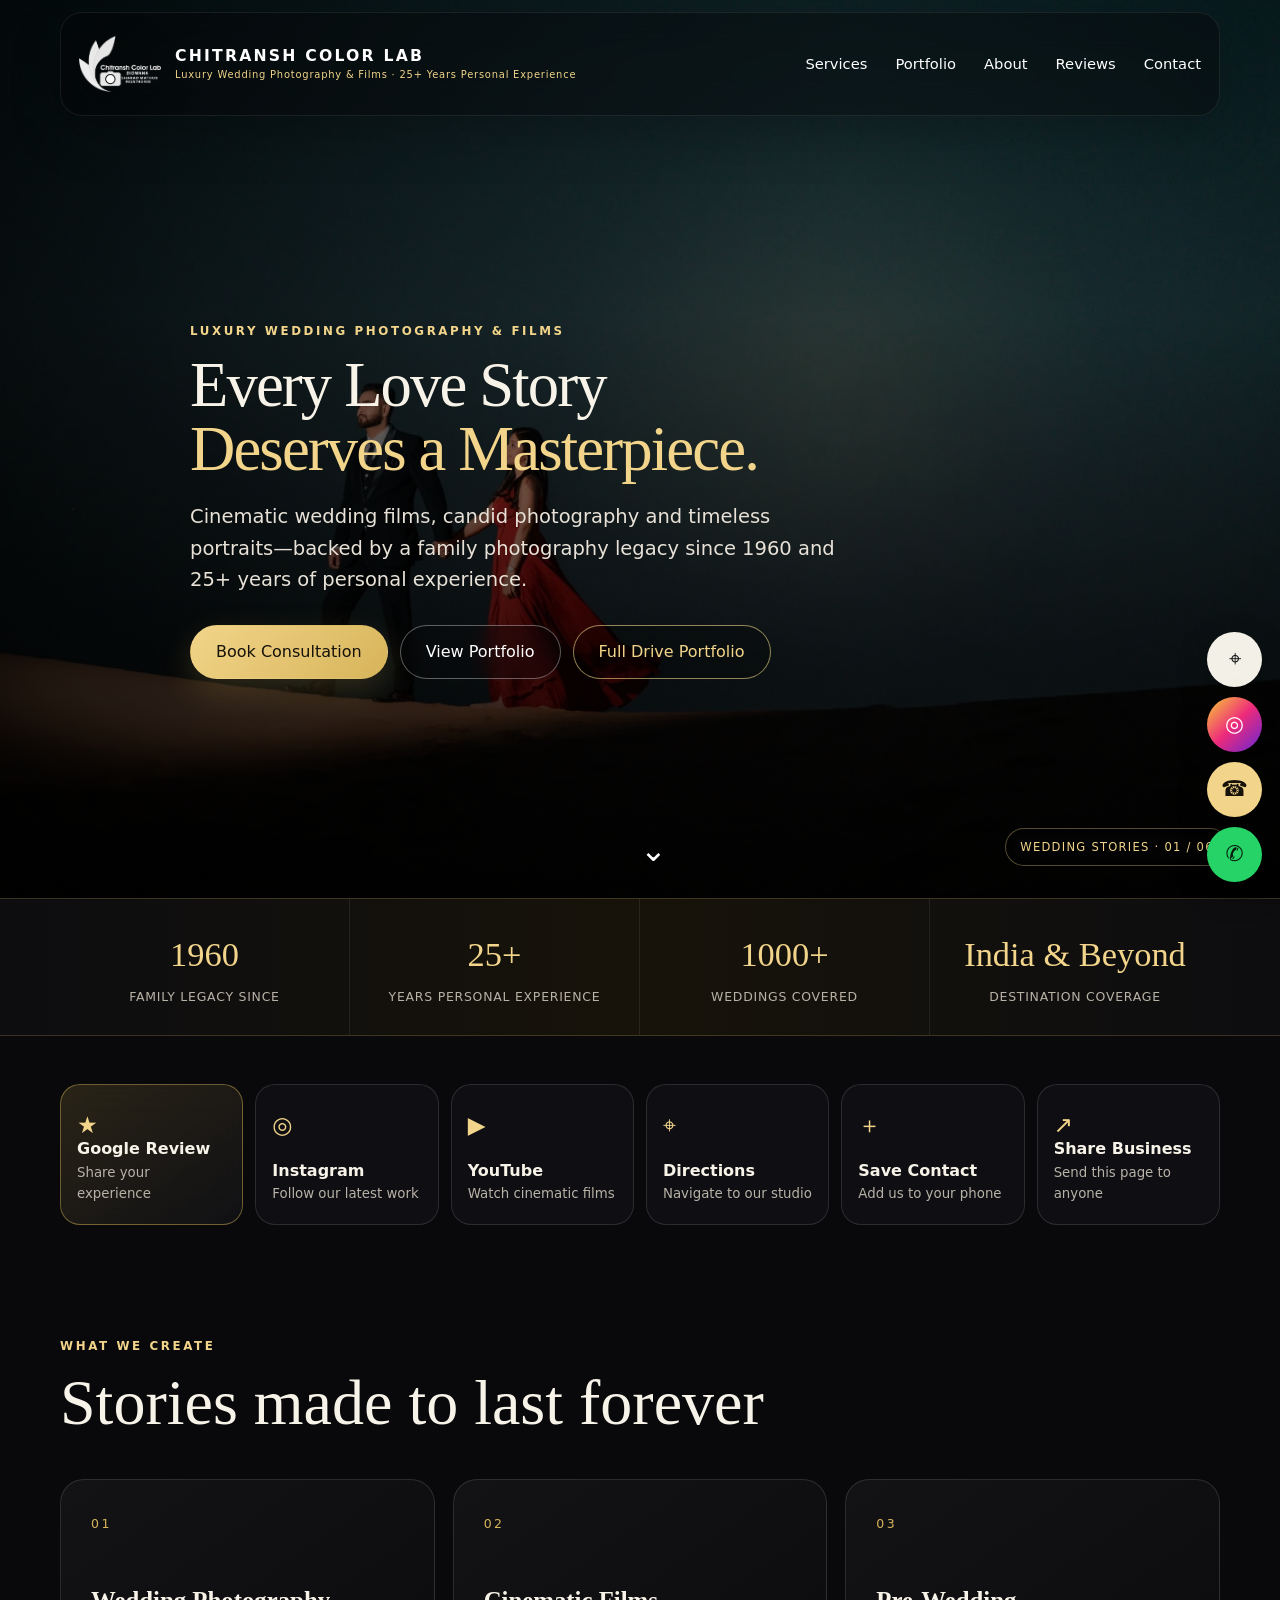
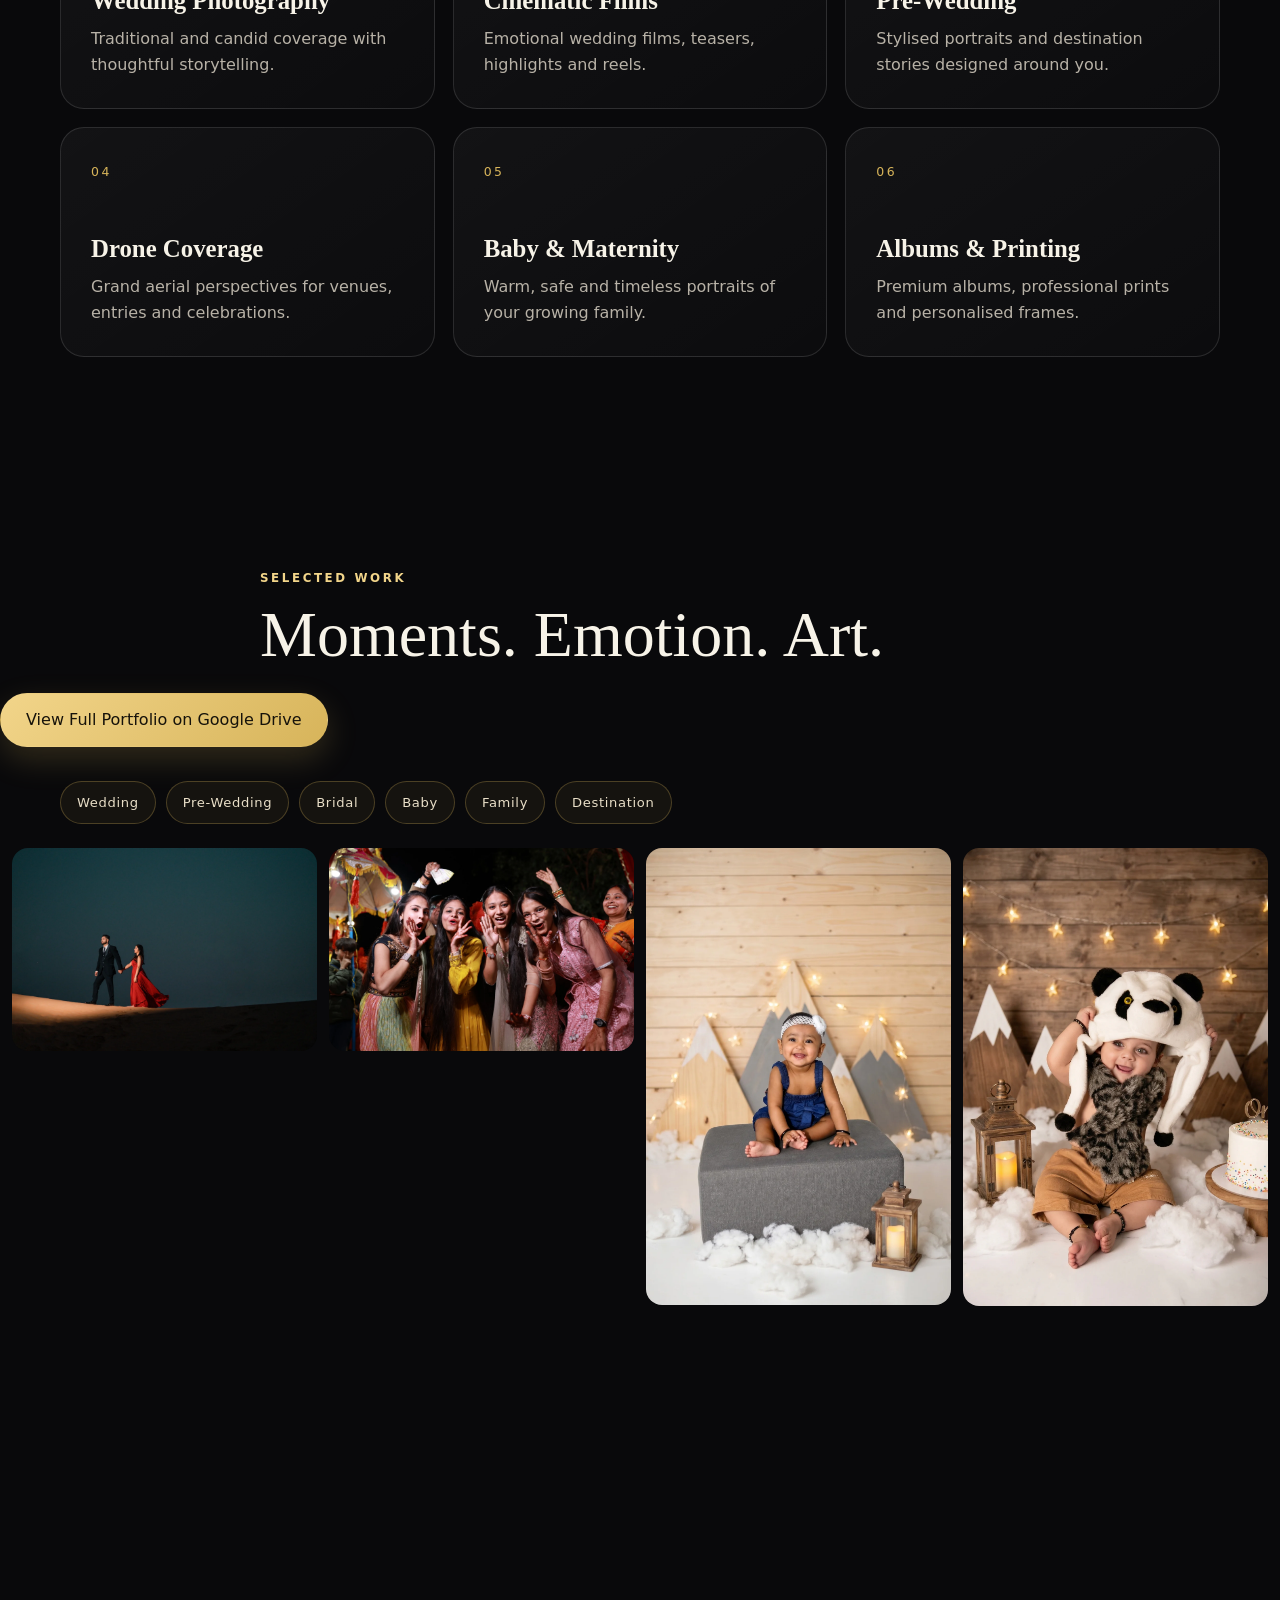
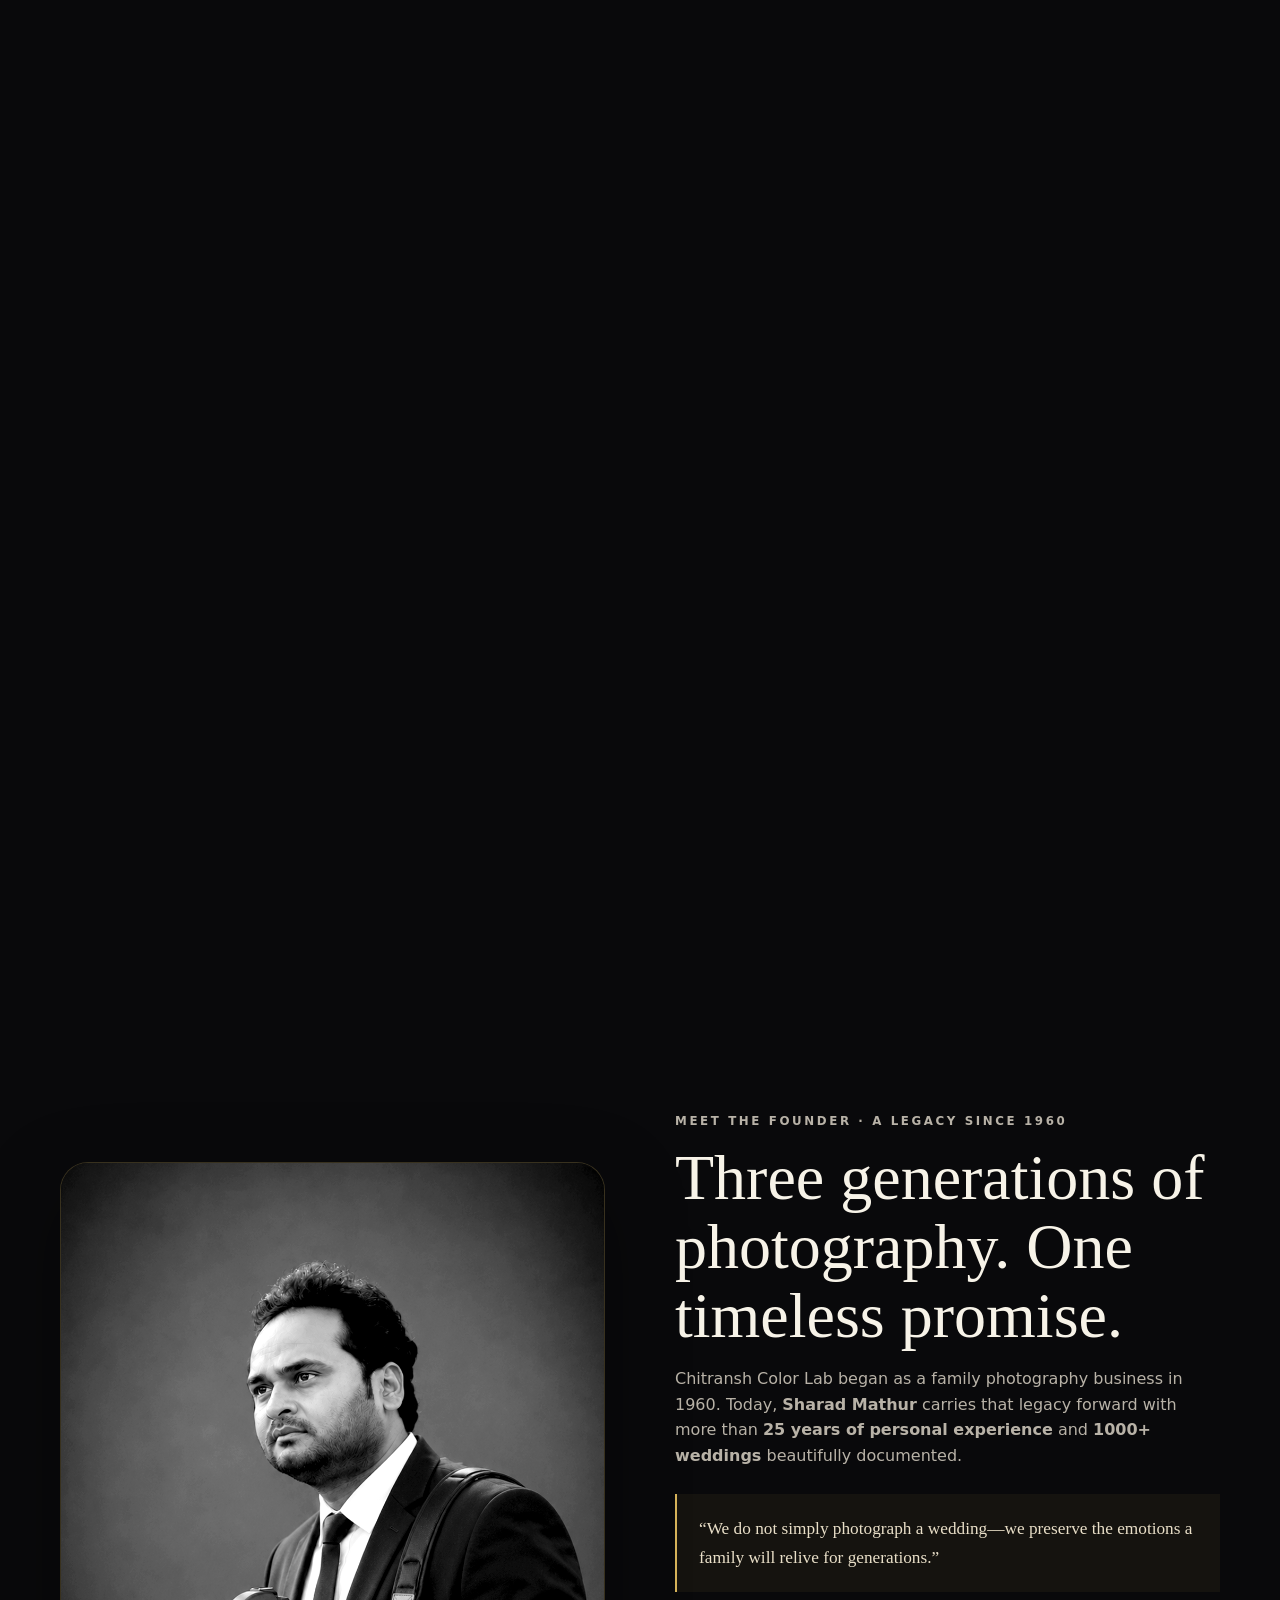
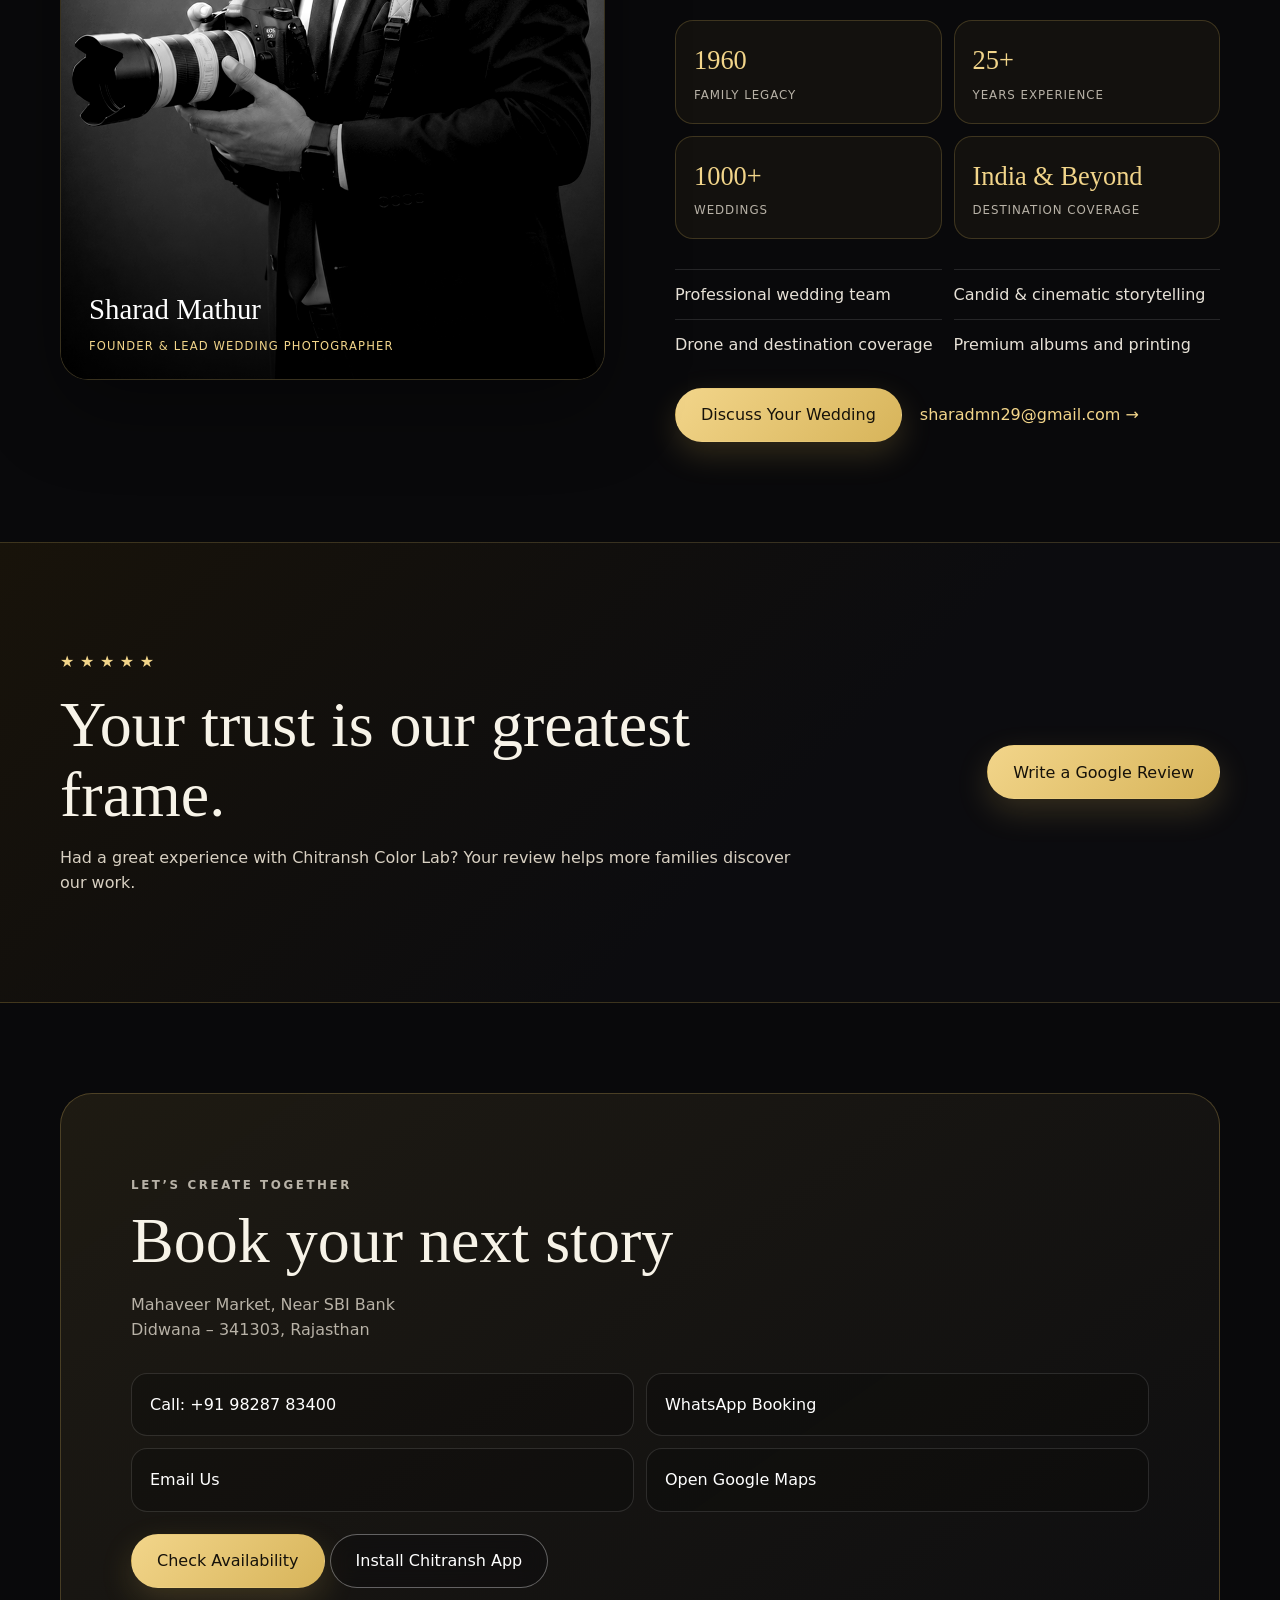
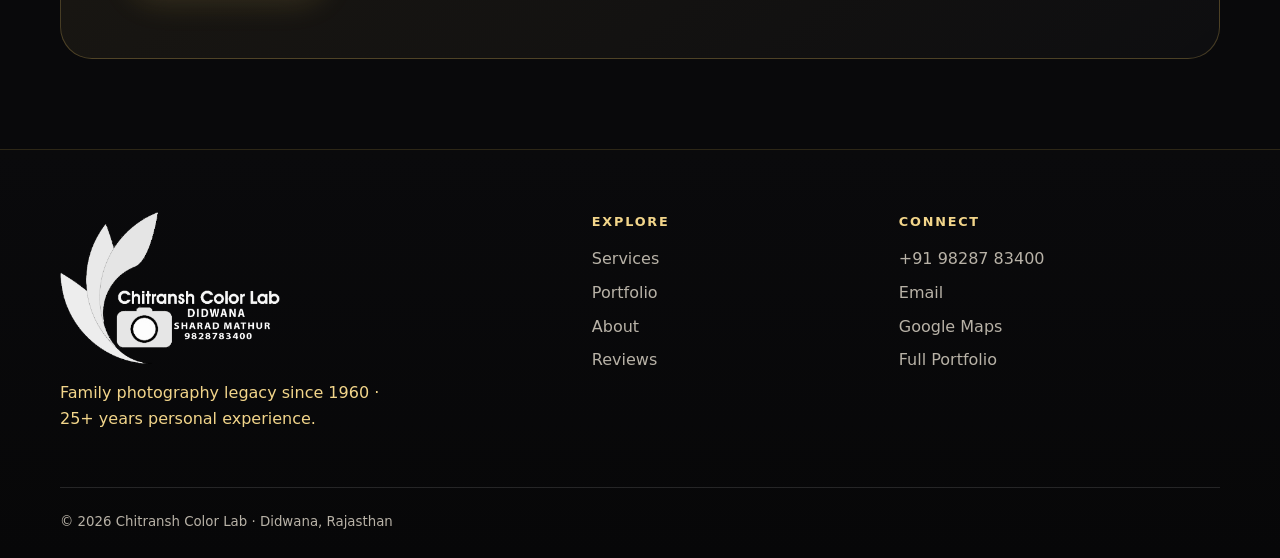
==== index.html @ baf35257 "Update index.html" ====
<!doctype html>
<html lang="en-IN">
<head>
  <meta charset="utf-8">
  <!-- Google tag (gtag.js) -->
  <script async src="https://www.googletagmanager.com/gtag/js?id=G-911JMRQEP6"></script>
  <script>
    window.dataLayer = window.dataLayer || [];
    function gtag(){dataLayer.push(arguments);}
    gtag('js', new Date());
    gtag('config', 'G-911JMRQEP6');
  </script><!-- Meta Pixel Code -->
<script>
!function(f,b,e,v,n,t,s)
{if(f.fbq)return;n=f.fbq=function(){n.callMethod?
n.callMethod.apply(n,arguments):n.queue.push(arguments)};
if(!f._fbq)f._fbq=n;n.push=n;n.loaded=!0;n.version='2.0';
n.queue=[];t=b.createElement(e);t.async=!0;
t.src=v;s=b.getElementsByTagName(e)[0];
s.parentNode.insertBefore(t,s)}(window, document,'script',
'https://connect.facebook.net/en_US/fbevents.js');
fbq('init', '1079691817955157');
fbq('track', 'PageView');
</script>
<noscript><img height="1" width="1" style="display:none"
src="https://www.facebook.com/tr?id=1079691817955157&ev=PageView&noscript=1"
/></noscript>
<!-- End Meta Pixel Code -->

  <meta name="viewport" content="width=device-width, initial-scale=1, viewport-fit=cover">
  <meta name="theme-color" content="#0b0b0d">
  <meta name="color-scheme" content="dark">

  <title>Wedding Photographer in Didwana | Chitransh Color Lab</title>
  <meta name="description" content="Chitransh Color Lab is a wedding photography and cinematography studio in Didwana, Rajasthan, offering candid photography, cinematic films, pre-wedding, drone and destination wedding coverage.">
  <meta name="robots" content="index, follow, max-image-preview:large, max-snippet:-1, max-video-preview:-1">
  <meta name="author" content="Chitransh Color Lab">
  <link rel="canonical" href="https://chitranshcolorlab.com/">

  <meta property="og:locale" content="en_IN">
  <meta property="og:type" content="website">
  <meta property="og:site_name" content="Chitransh Color Lab">
  <meta property="og:title" content="Wedding Photographer in Didwana | Chitransh Color Lab">
  <meta property="og:description" content="Wedding photography, candid moments, cinematic films, pre-wedding, drone and destination coverage from Didwana, Rajasthan.">
  <meta property="og:url" content="https://chitranshcolorlab.com/">
  <meta property="og:image" content="https://chitranshcolorlab.com/assets/images/branding/hero.webp">
  <meta property="og:image:alt" content="Wedding photography by Chitransh Color Lab in Didwana, Rajasthan">

  <meta name="twitter:card" content="summary_large_image">
  <meta name="twitter:title" content="Wedding Photographer in Didwana | Chitransh Color Lab">
  <meta name="twitter:description" content="Candid wedding photography, cinematic films, pre-wedding, drone and destination coverage from Didwana, Rajasthan.">
  <meta name="twitter:image" content="https://chitranshcolorlab.com/assets/images/branding/hero.webp">
  <meta name="twitter:image:alt" content="Wedding photography by Chitransh Color Lab in Didwana, Rajasthan">

  <link rel="manifest" href="manifest.json">
  <link rel="icon" href="assets/icons/icon-192.png" sizes="192x192" type="image/png">
  <link rel="apple-touch-icon" href="assets/icons/icon-192.png">
  <link rel="preload" href="assets/images/branding/hero.webp" as="image" fetchpriority="high">
  <link rel="stylesheet" href="assets/css/style.css?v=20260725-seo">

  <script type="application/ld+json">
  {
    "@context": "https://schema.org",
    "@graph": [
      {
        "@type": "LocalBusiness",
        "@id": "https://chitranshcolorlab.com/#business",
        "name": "Chitransh Color Lab",
        "url": "https://chitranshcolorlab.com/",
        "logo": "https://chitranshcolorlab.com/assets/images/branding/logo.png",
        "image": "https://chitranshcolorlab.com/assets/images/branding/hero.webp",
        "description": "Wedding photography and cinematography studio in Didwana, Rajasthan, offering candid photography, cinematic films, pre-wedding, drone, maternity, baby and destination wedding coverage.",
        "telephone": "+91-98287-83400","priceRange": "₹₹",
        "email": "sharadmn29@gmail.com",
        "founder": {
          "@type": "Person",
          "name": "Sharad Mathur"
        },
        "address": {
          "@type": "PostalAddress",
          "streetAddress": "Mahaveer Market, Near SBI Bank",
          "addressLocality": "Didwana",
          "addressRegion": "Rajasthan",
          "postalCode": "341303",
          "addressCountry": "IN"
        },
        "areaServed": [
          {"@type": "City", "name": "Didwana"},
          {"@type": "State", "name": "Rajasthan"},
          {"@type": "Country", "name": "India"}
        ],
        "sameAs": [
          "https://www.instagram.com/chitransh_photography1/",
          "https://www.youtube.com/@MrSharadmathur",
          "https://maps.app.goo.gl/LsheYX7BAQJezTyw6"
        ],
        "hasOfferCatalog": {
          "@type": "OfferCatalog",
          "name": "Photography and Film Services",
          "itemListElement": [
            {"@type": "Offer", "itemOffered": {"@type": "Service", "name": "Wedding Photography"}},
            {"@type": "Offer", "itemOffered": {"@type": "Service", "name": "Cinematic Wedding Films"}},
            {"@type": "Offer", "itemOffered": {"@type": "Service", "name": "Pre-Wedding Photography"}},
            {"@type": "Offer", "itemOffered": {"@type": "Service", "name": "Drone Coverage"}},
            {"@type": "Offer", "itemOffered": {"@type": "Service", "name": "Baby and Maternity Photography"}},
            {"@type": "Offer", "itemOffered": {"@type": "Service", "name": "Albums and Professional Printing"}}
          ]
        }
      },
      {
        "@type": "WebSite",
        "@id": "https://chitranshcolorlab.com/#website",
        "url": "https://chitranshcolorlab.com/",
        "name": "Chitransh Color Lab",
        "inLanguage": "en-IN",
        "publisher": {"@id": "https://chitranshcolorlab.com/#business"}
      },
      {
        "@type": "WebPage",
        "@id": "https://chitranshcolorlab.com/#webpage",
        "url": "https://chitranshcolorlab.com/",
        "name": "Wedding Photographer in Didwana | Chitransh Color Lab",
        "description": "Wedding photography and cinematography services in Didwana, Rajasthan.",
        "isPartOf": {"@id": "https://chitranshcolorlab.com/#website"},
        "about": {"@id": "https://chitranshcolorlab.com/#business"},
        "inLanguage": "en-IN"
      }
    ]
  }
  </script>
</head>
<body>
  <div class="loader" id="loader" aria-hidden="true">
    <img src="assets/images/branding/logo.png" alt="Chitransh Color Lab" fetchpriority="high">
    <span></span>
  </div>

  <header class="hero" id="home">
    <video class="hero-video" id="heroVideo" autoplay muted playsinline poster="assets/images/branding/hero.webp" preload="metadata">
      <source id="heroVideoSource" src="assets/videos/wedding/wedding-01.mp4" type="video/mp4">
    </video>
    <div class="hero-reel-label" id="heroReelLabel">Wedding Stories · 01 / 06</div>
    <div class="hero-overlay"></div>
    <nav class="nav shell">
      <a class="brand" href="#home" aria-label="Chitransh Color Lab home">
        <img src="assets/images/branding/logo.png" alt="Chitransh Color Lab logo">
        <span class="brand-copy">
          <strong>CHITRANSH COLOR LAB</strong>
          <small>Luxury Wedding Photography & Films · 25+ Years Personal Experience</small>
        </span>
      </a>
      <button class="menu-toggle" id="menuToggle" aria-label="Open menu" aria-expanded="false">☰</button>
      <div class="nav-links" id="navLinks">
        <a href="#services">Services</a>
        <a href="#portfolio">Portfolio</a>
        <a href="#about">About</a>
        <a href="#reviews">Reviews</a>
        <a href="#contact">Contact</a>
      </div>
    </nav>

    <div class="hero-content shell">
      <p class="eyebrow">Luxury Wedding Photography & Films</p>
      <h1>Every Love Story<br><span>Deserves a Masterpiece.</span></h1>
      <p class="hero-copy">Cinematic wedding films, candid photography and timeless portraits—backed by a family photography legacy since 1960 and 25+ years of personal experience.</p>
      <div class="hero-actions">
        <button class="btn btn-gold" type="button" data-enquiry-open>Book Consultation</button>
        <a class="btn btn-ghost" href="#portfolio">View Portfolio</a>
        <a class="btn btn-outline-gold" href="https://drive.google.com/drive/folders/1NJlgUZZxlX_rQMlW0SKt1q_JaykW8_qI?usp=sharing" target="_blank" rel="noopener">Full Drive Portfolio</a>
      </div>
    </div>
    <a class="scroll-cue" href="#quick" aria-label="Scroll to quick actions">⌄</a>
  </header>

  <section class="trust-bar" aria-label="Chitransh Color Lab achievements">
    <div class="shell trust-grid">
      <div class="trust-item reveal"><strong>1960</strong><span>Family Legacy Since</span></div>
      <div class="trust-item reveal"><strong>25+</strong><span>Years Personal Experience</span></div>
      <div class="trust-item reveal"><strong>1000+</strong><span>Weddings Covered</span></div>
      <div class="trust-item reveal"><strong>India & Beyond</strong><span>Destination Coverage</span></div>
    </div>
  </section>

  <main>
    <section class="quick shell" id="quick" aria-label="Quick actions">
      <a class="quick-card review" href="https://g.page/r/Ce-Os3DmtVU7EBM/review" target="_blank" rel="noopener">
        <span>★</span><strong>Google Review</strong><small>Share your experience</small>
      </a>
      <a class="quick-card" href="https://www.instagram.com/chitransh_photography1?igsh=MW8yYTFiMHk2MnBtdg==" target="_blank" rel="noopener">
        <span>◎</span><strong>Instagram</strong><small>Follow our latest work</small>
      </a>
      <a class="quick-card" href="https://www.youtube.com/@MrSharadmathur" target="_blank" rel="noopener">
        <span>▶</span><strong>YouTube</strong><small>Watch cinematic films</small>
      </a>
      <a class="quick-card" href="https://maps.app.goo.gl/LsheYX7BAQJezTyw6" target="_blank" rel="noopener">
        <span>⌖</span><strong>Directions</strong><small>Navigate to our studio</small>
      </a>
      <a class="quick-card" href="contact.vcf" download>
        <span>＋</span><strong>Save Contact</strong><small>Add us to your phone</small>
      </a>
      <button class="quick-card" id="shareButton" type="button">
        <span>↗</span><strong>Share Business</strong><small>Send this page to anyone</small>
      </button>
    </section>

    <section class="section shell" id="services">
      <div class="section-head reveal">
        <p class="eyebrow">What we create</p>
        <h2>Stories made to last forever</h2>
      </div>
      <div class="services-grid">
        <article class="service-card reveal"><span>01</span><h3>Wedding Photography</h3><p>Traditional and candid coverage with thoughtful storytelling.</p></article>
        <article class="service-card reveal"><span>02</span><h3>Cinematic Films</h3><p>Emotional wedding films, teasers, highlights and reels.</p></article>
        <article class="service-card reveal"><span>03</span><h3>Pre-Wedding</h3><p>Stylised portraits and destination stories designed around you.</p></article>
        <article class="service-card reveal"><span>04</span><h3>Drone Coverage</h3><p>Grand aerial perspectives for venues, entries and celebrations.</p></article>
        <article class="service-card reveal"><span>05</span><h3>Baby & Maternity</h3><p>Warm, safe and timeless portraits of your growing family.</p></article>
        <article class="service-card reveal"><span>06</span><h3>Albums & Printing</h3><p>Premium albums, professional prints and personalised frames.</p></article>
      </div>
    </section>

    <section class="section portfolio-section" id="portfolio">
      <div class="shell section-head reveal">
        <p class="eyebrow">Selected work</p>
        <h2>Moments. Emotion. Art.</h2>
      </div>

      <div class="portfolio-cta reveal">
        <a class="btn btn-gold" href="https://drive.google.com/drive/folders/1NJlgUZZxlX_rQMlW0SKt1q_JaykW8_qI?usp=sharing" target="_blank" rel="noopener">View Full Portfolio on Google Drive</a>
      </div>
      
      <div class="portfolio-categories shell reveal" aria-label="Portfolio categories">
        <span>Wedding</span>
        <span>Pre-Wedding</span>
        <span>Bridal</span>
        <span>Baby</span>
        <span>Family</span>
        <span>Destination</span>
      </div>

      <div class="gallery">
        <button class="gallery-item reveal" type="button" data-src="assets/images/portfolio/photo-01.webp" aria-label="Open portfolio image"><img src="assets/images/portfolio/photo-01.webp" alt="Chitransh Color Lab photography portfolio" loading="lazy"></button>
        <button class="gallery-item reveal" type="button" data-src="assets/images/portfolio/photo-02.webp" aria-label="Open portfolio image"><img src="assets/images/portfolio/photo-02.webp" alt="Chitransh Color Lab photography portfolio" loading="lazy"></button>
        <button class="gallery-item reveal" type="button" data-src="assets/images/portfolio/photo-03.webp" aria-label="Open portfolio image"><img src="assets/images/portfolio/photo-03.webp" alt="Chitransh Color Lab photography portfolio" loading="lazy"></button>
        <button class="gallery-item reveal" type="button" data-src="assets/images/portfolio/photo-04.webp" aria-label="Open portfolio image"><img src="assets/images/portfolio/photo-04.webp" alt="Chitransh Color Lab photography portfolio" loading="lazy"></button>
        <button class="gallery-item reveal" type="button" data-src="assets/images/portfolio/photo-05.webp" aria-label="Open portfolio image"><img src="assets/images/portfolio/photo-05.webp" alt="Chitransh Color Lab photography portfolio" loading="lazy"></button>
        <button class="gallery-item reveal" type="button" data-src="assets/images/portfolio/photo-06.webp" aria-label="Open portfolio image"><img src="assets/images/portfolio/photo-06.webp" alt="Chitransh Color Lab photography portfolio" loading="lazy"></button>
        <button class="gallery-item reveal" type="button" data-src="assets/images/portfolio/photo-07.webp" aria-label="Open portfolio image"><img src="assets/images/portfolio/photo-07.webp" alt="Chitransh Color Lab photography portfolio" loading="lazy"></button>
        <button class="gallery-item reveal" type="button" data-src="assets/images/portfolio/photo-08.webp" aria-label="Open portfolio image"><img src="assets/images/portfolio/photo-08.webp" alt="Chitransh Color Lab photography portfolio" loading="lazy"></button>
        <button class="gallery-item reveal" type="button" data-src="assets/images/portfolio/photo-09.webp" aria-label="Open portfolio image"><img src="assets/images/portfolio/photo-09.webp" alt="Chitransh Color Lab photography portfolio" loading="lazy"></button>
        <button class="gallery-item reveal" type="button" data-src="assets/images/portfolio/photo-10.webp" aria-label="Open portfolio image"><img src="assets/images/portfolio/photo-10.webp" alt="Chitransh Color Lab photography portfolio" loading="lazy"></button>
        <button class="gallery-item reveal" type="button" data-src="assets/images/portfolio/photo-11.webp" aria-label="Open portfolio image"><img src="assets/images/portfolio/photo-11.webp" alt="Chitransh Color Lab photography portfolio" loading="lazy"></button>
        <button class="gallery-item reveal" type="button" data-src="assets/images/portfolio/photo-12.webp" aria-label="Open portfolio image"><img src="assets/images/portfolio/photo-12.webp" alt="Chitransh Color Lab photography portfolio" loading="lazy"></button>
        <button class="gallery-item reveal" type="button" data-src="assets/images/portfolio/photo-13.webp" aria-label="Open portfolio image"><img src="assets/images/portfolio/photo-13.webp" alt="Chitransh Color Lab photography portfolio" loading="lazy"></button>
        <button class="gallery-item reveal" type="button" data-src="assets/images/portfolio/photo-14.webp" aria-label="Open portfolio image"><img src="assets/images/portfolio/photo-14.webp" alt="Chitransh Color Lab photography portfolio" loading="lazy"></button>
        <button class="gallery-item reveal" type="button" data-src="assets/images/portfolio/photo-15.webp" aria-label="Open portfolio image"><img src="assets/images/portfolio/photo-15.webp" alt="Chitransh Color Lab photography portfolio" loading="lazy"></button>
        <button class="gallery-item reveal" type="button" data-src="assets/images/portfolio/photo-16.webp" aria-label="Open portfolio image"><img src="assets/images/portfolio/photo-16.webp" alt="Chitransh Color Lab photography portfolio" loading="lazy"></button>
        <button class="gallery-item reveal" type="button" data-src="assets/images/portfolio/photo-17.webp" aria-label="Open portfolio image"><img src="assets/images/portfolio/photo-17.webp" alt="Chitransh Color Lab photography portfolio" loading="lazy"></button>
        <button class="gallery-item reveal" type="button" data-src="assets/images/portfolio/photo-18.webp" aria-label="Open portfolio image"><img src="assets/images/portfolio/photo-18.webp" alt="Chitransh Color Lab photography portfolio" loading="lazy"></button>
      </div>
    </section>

    <section class="section shell about founder-section" id="about">
      <div class="about-image founder-image reveal">
        <img src="assets/images/founder/sharad-mathur.png" alt="Sharad Mathur, Founder of Chitransh Color Lab">
        <div class="founder-signature"><strong>Sharad Mathur</strong><span>Founder & Lead Wedding Photographer</span></div>
      </div>
      <div class="about-copy reveal">
        <p class="eyebrow">Meet the Founder · A legacy since 1960</p>
        <h2>Three generations of photography. One timeless promise.</h2>
        <p>Chitransh Color Lab began as a family photography business in 1960. Today, <strong>Sharad Mathur</strong> carries that legacy forward with more than <strong>25 years of personal experience</strong> and <strong>1000+ weddings</strong> beautifully documented.</p>
        <blockquote class="founder-quote">“We do not simply photograph a wedding—we preserve the emotions a family will relive for generations.”</blockquote>
        <div class="legacy-stats">
          <div><strong>1960</strong><span>Family Legacy</span></div>
          <div><strong>25+</strong><span>Years Experience</span></div>
          <div><strong>1000+</strong><span>Weddings</span></div>
          <div><strong>India & Beyond</strong><span>Destination Coverage</span></div>
        </div>
        <div class="about-points">
          <span>Professional wedding team</span>
          <span>Candid & cinematic storytelling</span>
          <span>Drone and destination coverage</span>
          <span>Premium albums and printing</span>
        </div>
        <div class="about-actions">
          <a class="btn btn-gold" href="https://wa.me/919828783400?text=Hello%20Chitransh%20Color%20Lab%2C%20I%20want%20to%20know%20about%20your%20wedding%20packages." target="_blank" rel="noopener">Discuss Your Wedding</a>
          <a class="text-link" href="mailto:sharadmn29@gmail.com">sharadmn29@gmail.com →</a>
        </div>
      </div>
    </section>

    <section class="review-band" id="reviews">
      <div class="shell review-inner reveal">
        <div>
          <p class="stars">★★★★★</p>
          <h2>Your trust is our greatest frame.</h2>
          <p>Had a great experience with Chitransh Color Lab? Your review helps more families discover our work.</p>
        </div>
        <a class="btn btn-gold" href="https://g.page/r/Ce-Os3DmtVU7EBM/review" target="_blank" rel="noopener">Write a Google Review</a>
      </div>
    </section>

    <section class="section shell contact" id="contact">
      <div class="contact-card reveal">
        <p class="eyebrow">Let’s create together</p>
        <h2>Book your next story</h2>
        <p>Mahaveer Market, Near SBI Bank<br>Didwana – 341303, Rajasthan</p>
        <div class="contact-links">
          <a href="tel:+919828783400">Call: +91 98287 83400</a>
          <a href="https://wa.me/919828783400?text=Hello%20Chitransh%20Color%20Lab%2C%20I%20want%20to%20know%20about%20your%20photography%20packages." target="_blank" rel="noopener">WhatsApp Booking</a>
          <a href="mailto:sharadmn29@gmail.com">Email Us</a>
          <a href="https://maps.app.goo.gl/LsheYX7BAQJezTyw6" target="_blank" rel="noopener">Open Google Maps</a>
        </div>
        <button class="btn btn-gold availability-btn" type="button" data-enquiry-open>Check Availability</button>
        <button class="btn btn-ghost install-btn" id="installButton" hidden>Install Chitransh App</button>
      </div>
    </section>
  </main>

  <footer>
    <div class="shell footer-grid">
      <div class="footer-brand">
        <img src="assets/images/branding/logo.png" alt="Chitransh Color Lab">
        <p>Family photography legacy since 1960 · 25+ years personal experience.</p>
      </div>
      <div>
        <h4>Explore</h4>
        <a href="#services">Services</a>
        <a href="#portfolio">Portfolio</a>
        <a href="#about">About</a>
        <a href="#reviews">Reviews</a>
      </div>
      <div>
        <h4>Connect</h4>
        <a href="tel:+919828783400">+91 98287 83400</a>
        <a href="mailto:sharadmn29@gmail.com">Email</a>
        <a href="https://maps.app.goo.gl/LsheYX7BAQJezTyw6" target="_blank" rel="noopener">Google Maps</a>
        <a href="https://drive.google.com/drive/folders/1NJlgUZZxlX_rQMlW0SKt1q_JaykW8_qI?usp=sharing" target="_blank" rel="noopener">Full Portfolio</a>
      </div>
    </div>
    <div class="shell footer-bottom">
      <small>© <span id="year"></span> Chitransh Color Lab · Didwana, Rajasthan</small>
    </div>
  </footer>

  <div class="floating">
    <a class="float-map" href="https://maps.app.goo.gl/LsheYX7BAQJezTyw6" target="_blank" rel="noopener" aria-label="Open Chitransh Color Lab location">⌖</a>
    <a class="float-insta" href="https://www.instagram.com/chitransh_photography1?igsh=MW8yYTFiMHk2MnBtdg==" target="_blank" rel="noopener" aria-label="Open Instagram">◎</a>
    <a class="float-call" href="tel:+919828783400" aria-label="Call Chitransh Color Lab">☎</a>
    <a class="float-wa" href="https://wa.me/919828783400?text=Hello%20Chitransh%20Color%20Lab%2C%20I%20want%20to%20book%20a%20photoshoot." target="_blank" rel="noopener" aria-label="WhatsApp Chitransh Color Lab">✆</a>
  </div>

  <div class="lightbox" id="lightbox" role="dialog" aria-modal="true" aria-label="Portfolio image viewer">
    <button id="lightboxClose" aria-label="Close image">×</button>
    <img id="lightboxImage" alt="Chitransh Color Lab portfolio enlarged">
  </div>

  <div class="toast" id="toast">Link copied</div>
  <script defer src="assets/js/script.js?v=20260725-ga4"></script>

  <div class="enquiry-overlay" id="enquiryOverlay" role="dialog" aria-modal="true" aria-labelledby="enquiryHeading" aria-hidden="true">
    <div class="enquiry-panel" role="document">
      <button class="enquiry-close" id="enquiryClose" type="button" aria-label="Close booking enquiry">&times;</button>
      <div class="enquiry-header">
        <p class="eyebrow">Plan your celebration</p>
        <h2 id="enquiryHeading">Check your date</h2>
        <p>Share a few details and we’ll continue your enquiry personally on WhatsApp.</p>
      </div>
      <form class="enquiry-form" id="enquiryForm">
        <div class="enquiry-grid">
          <label class="enquiry-field">Full Name <span aria-hidden="true">*</span>
            <input type="text" name="fullName" autocomplete="name" required>
          </label>
          <label class="enquiry-field">Mobile Number <span aria-hidden="true">*</span>
            <input type="tel" name="mobile" autocomplete="tel" inputmode="tel" required>
          </label>
          <label class="enquiry-field">Event Date
            <input type="date" name="eventDate">
          </label>
          <label class="enquiry-field">Event Type
            <select name="eventType">
              <option value="">Select event type</option>
              <option>Wedding</option><option>Pre-Wedding</option><option>Engagement</option>
              <option>Maternity</option><option>Baby Shoot</option><option>Corporate</option><option>Other</option>
            </select>
          </label>
          <label class="enquiry-field enquiry-wide">Venue / City
            <input type="text" name="venue" autocomplete="address-level2">
          </label>
        </div>

        <fieldset class="enquiry-services">
          <legend>Required Services</legend>
          <div class="enquiry-options">
            <label><input type="checkbox" name="services" value="Traditional Photography"><span>Traditional Photography</span></label>
            <label><input type="checkbox" name="services" value="Candid Photography"><span>Candid Photography</span></label>
            <label><input type="checkbox" name="services" value="Videography"><span>Videography</span></label>
            <label><input type="checkbox" name="services" value="Cinematic Film"><span>Cinematic Film</span></label>
            <label><input type="checkbox" name="services" value="Drone Coverage"><span>Drone Coverage</span></label>
            <label><input type="checkbox" name="services" value="Same-Day Edit"><span>Same-Day Edit</span></label>
            <label><input type="checkbox" name="services" value="Premium Album"><span>Premium Album</span></label>
          </div>
        </fieldset>

        <label class="enquiry-field">Estimated Budget
          <select name="budget">
            <option value="">Select estimated budget</option>
            <option>Under ₹50,000</option><option>₹50,000–₹1,00,000</option>
            <option>₹1,00,000–₹2,00,000</option><option>Above ₹2,00,000</option><option>Need Consultation</option>
          </select>
        </label>
        <label class="enquiry-field">Additional Message
          <textarea name="message" rows="4"></textarea>
        </label>
        <button class="btn btn-gold enquiry-submit" type="submit">Send Enquiry on WhatsApp</button>
      </form>
    </div>
  </div>

  <!-- Chitransh Meta Lead Tracking -->
  <script>
  document.addEventListener('DOMContentLoaded', function () {
    function trackMetaLead(source) {
      if (typeof fbq === 'function') {
        fbq('track', 'Lead', {
          content_name: source,
          content_category: 'WhatsApp Enquiry'
        });
      }
    }

    document.querySelectorAll('a[href*="wa.me/"], a[href*="whatsapp.com/"]').forEach(function (link) {
      link.addEventListener('click', function () {
        trackMetaLead('WhatsApp Click');
      });
    });

    var enquiryForm = document.getElementById('enquiryForm');
    if (enquiryForm) {
      enquiryForm.addEventListener('submit', function () {
        trackMetaLead('Website Enquiry Form');
      });
    }
  });
  </script>

</body>
</html>
---- assets/css/style.css ----
:root{
  --bg:#09090b;--panel:#111115;--soft:#19191f;--text:#f7f3e8;--muted:#b8b2a7;
  --gold:#d7b45a;--gold2:#f2d58a;--line:rgba(255,255,255,.12);--radius:24px;
}
*{box-sizing:border-box}html{scroll-behavior:smooth}body{margin:0;background:var(--bg);color:var(--text);font-family:Inter,ui-sans-serif,system-ui,-apple-system,BlinkMacSystemFont,"Segoe UI",sans-serif;line-height:1.6;overflow-x:hidden}
body::before{content:"";position:fixed;inset:0;pointer-events:none;background:radial-gradient(circle at 20% 10%,rgba(215,180,90,.08),transparent 28%),radial-gradient(circle at 80% 80%,rgba(215,180,90,.06),transparent 25%);z-index:-1}
img,video{max-width:100%;display:block}.shell{width:min(1160px,calc(100% - 32px));margin:auto}.section{padding:100px 0}.eyebrow{text-transform:uppercase;letter-spacing:.22em;font-size:.74rem;color:var(--gold2);font-weight:700}.section-head{max-width:760px;margin-bottom:42px}.section-head h2,.about h2,.review-inner h2,.contact h2{font-family:Georgia,"Times New Roman",serif;font-size:clamp(2rem,5vw,4rem);line-height:1.08;margin:.35rem 0 0;font-weight:500}
.loader{position:fixed;inset:0;background:#08080a;display:grid;place-content:center;z-index:9999;transition:.7s ease}.loader.hidden{opacity:0;visibility:hidden}.loader img{width:min(300px,70vw);margin:auto}.loader span{width:160px;height:1px;background:linear-gradient(90deg,transparent,var(--gold),transparent);margin:26px auto 0;animation:load 1.6s infinite}@keyframes load{0%{transform:scaleX(.2);opacity:.4}50%{transform:scaleX(1);opacity:1}100%{transform:scaleX(.2);opacity:.4}}
.hero{min-height:100svh;position:relative;display:flex;align-items:end;overflow:hidden}.hero-video{position:absolute;inset:0;width:100%;height:100%;object-fit:cover;object-position:center center}.hero-overlay{position:absolute;inset:0;background:linear-gradient(180deg,rgba(0,0,0,.38),rgba(0,0,0,.28) 34%,rgba(0,0,0,.82) 100%),linear-gradient(90deg,rgba(0,0,0,.58),transparent 62%)}.nav{position:absolute;z-index:3;top:16px;left:50%;transform:translateX(-50%);display:flex;align-items:center;justify-content:space-between;padding:12px 20px;min-height:88px}.brand{display:flex;align-items:center;gap:14px;text-decoration:none;min-width:0}.brand img{width:76px;height:76px;object-fit:contain;flex:0 0 auto;filter:drop-shadow(0 8px 24px rgba(0,0,0,.45))}.brand-copy{display:flex;flex-direction:column;line-height:1.1}.brand-copy strong{color:#fff;font-size:1rem;letter-spacing:.12em;font-weight:800}.brand-copy small{color:var(--gold2);font-size:.68rem;letter-spacing:.08em;margin-top:5px}.nav-links{display:flex;gap:28px}.nav-links a{color:#fff;text-decoration:none;font-size:.92rem}.menu-toggle{display:none;background:none;color:#fff;border:0;font-size:1.5rem}
.hero-content{position:relative;z-index:2;padding-bottom:8vh;padding-top:180px;max-width:900px}.hero-content h1{font-family:Georgia,"Times New Roman",serif;font-size:clamp(2.9rem,5.2vw,5.2rem);font-weight:500;line-height:1.03;max-width:820px;margin:.55rem 0 1.2rem;letter-spacing:-.03em}.hero-content h1 span{color:var(--gold2)}.hero-copy{max-width:650px;color:#e7e1d7;font-size:clamp(1rem,2vw,1.22rem)}.hero-actions{display:flex;gap:12px;flex-wrap:wrap;margin-top:30px}.btn{display:inline-flex;align-items:center;justify-content:center;min-height:54px;padding:0 25px;border-radius:999px;text-decoration:none;border:1px solid transparent;font-weight:700;cursor:pointer;font:inherit}.btn-gold{background:linear-gradient(135deg,var(--gold2),var(--gold));color:#16120a;box-shadow:0 12px 32px rgba(215,180,90,.2)}.btn-ghost{border-color:rgba(255,255,255,.35);background:rgba(10,10,12,.28);backdrop-filter:blur(10px);color:#fff}.scroll-cue{position:absolute;z-index:2;bottom:24px;left:50%;color:#fff;text-decoration:none;font-size:2rem;animation:bob 1.8s infinite}@keyframes bob{50%{transform:translateY(7px)}}
.quick{display:grid;grid-template-columns:repeat(6,1fr);gap:12px;margin-top:24px;position:relative;z-index:7}.quick-card{appearance:none;text-align:left;border:1px solid var(--line);background:rgba(17,17,21,.88);backdrop-filter:blur(18px);color:var(--text);padding:28px 16px 20px;border-radius:20px;text-decoration:none;min-height:132px;display:flex;flex-direction:column;cursor:pointer;font:inherit}.quick-card span{display:block;min-height:1.45rem;font-size:1.45rem;line-height:1;color:var(--gold2)}.quick-card strong{margin-top:auto}.quick-card small{color:var(--muted)}.quick-card.review{border-color:rgba(215,180,90,.45);background:linear-gradient(145deg,rgba(215,180,90,.16),rgba(17,17,21,.95))}
.services-grid{display:grid;grid-template-columns:repeat(3,1fr);gap:18px}.service-card{border:1px solid var(--line);border-radius:var(--radius);padding:30px;background:linear-gradient(145deg,rgba(255,255,255,.045),rgba(255,255,255,.015));min-height:230px}.service-card span{color:var(--gold);font-size:.78rem;letter-spacing:.2em}.service-card h3{font-family:Georgia,serif;font-size:1.55rem;margin:45px 0 6px}.service-card p{color:var(--muted);margin:0}
.portfolio-section{padding-bottom:0}.gallery{columns:4 270px;column-gap:12px;padding:0 12px}.gallery-item{border:0;padding:0;margin:0 0 12px;width:100%;background:none;cursor:zoom-in;border-radius:16px;overflow:hidden;break-inside:avoid}.gallery-item img{width:100%;transition:transform .6s ease,filter .6s ease}.gallery-item:hover img{transform:scale(1.035);filter:brightness(1.08)}
.about{display:grid;grid-template-columns:1fr 1fr;gap:70px;align-items:center}.about-image{border-radius:32px;overflow:hidden;min-height:560px}.about-image img{width:100%;height:100%;object-fit:cover}.about-copy p{color:var(--muted)}.about-points{display:grid;grid-template-columns:1fr 1fr;gap:12px;margin:30px 0}.about-points span{border-top:1px solid var(--line);padding-top:12px;color:#e7e1d7}.text-link{color:var(--gold2);text-decoration:none}
.review-band{padding:90px 0;background:linear-gradient(135deg,#18130a,#0c0c0f 60%);border-block:1px solid rgba(215,180,90,.22)}.review-inner{display:flex;justify-content:space-between;gap:35px;align-items:center}.review-inner>div{max-width:760px}.review-inner p{color:#d8d0c2}.stars{color:var(--gold2)!important;letter-spacing:.35em}
.contact{padding-block:90px}.contact-card{border:1px solid rgba(215,180,90,.28);border-radius:32px;padding:clamp(28px,6vw,70px);background:linear-gradient(145deg,rgba(215,180,90,.10),rgba(255,255,255,.025))}.contact-card>p{color:var(--muted)}.contact-links{display:grid;grid-template-columns:repeat(2,minmax(0,1fr));gap:12px;margin-top:30px}.contact-links a{padding:18px;border:1px solid var(--line);border-radius:16px;color:#fff;text-decoration:none;background:rgba(0,0,0,.18)}.install-btn{margin-top:22px}
.availability-btn{margin-top:22px}
.enquiry-overlay{position:fixed;inset:0;z-index:200;display:none;align-items:center;justify-content:center;padding:clamp(12px,3vw,32px);background:rgba(0,0,0,.84);backdrop-filter:blur(10px);opacity:0}.enquiry-overlay.is-open{display:flex;animation:enquiryFade .3s ease forwards}.enquiry-panel{position:relative;width:min(700px,100%);max-height:calc(100dvh - clamp(24px,6vw,64px));overflow-y:auto;overscroll-behavior:contain;border:1px solid rgba(215,180,90,.42);border-radius:28px;padding:clamp(24px,5vw,48px);background:linear-gradient(145deg,#181714,#0d0d10 42%,#09090b);box-shadow:0 30px 100px rgba(0,0,0,.7);transform:scale(.95);animation:enquiryScale .3s ease forwards;scrollbar-color:var(--gold) #171717}.enquiry-close{position:absolute;right:16px;top:12px;width:44px;height:44px;border:0;background:transparent;color:#fff;font-size:2rem;line-height:1;cursor:pointer;border-radius:50%}.enquiry-close:hover,.enquiry-close:focus-visible{background:rgba(255,255,255,.08)}.enquiry-header{padding-right:36px}.enquiry-header h2{font-family:Georgia,"Times New Roman",serif;font-size:clamp(2rem,5vw,3.25rem);font-weight:500;line-height:1.05;margin:.35rem 0 .7rem}.enquiry-header>p:last-child{color:var(--muted);margin-bottom:28px}.enquiry-form{display:grid;gap:20px}.enquiry-grid{display:grid;grid-template-columns:1fr 1fr;gap:18px}.enquiry-wide{grid-column:1/-1}.enquiry-field{display:grid;gap:7px;color:#eee7d8;font-size:.88rem;font-weight:650}.enquiry-field>span{color:var(--gold2)}.enquiry-field input,.enquiry-field select,.enquiry-field textarea{width:100%;border:1px solid rgba(255,255,255,.15);border-radius:12px;background:#0b0b0e;color:#fff;padding:13px 14px;font:inherit;outline:none;color-scheme:dark}.enquiry-field textarea{resize:vertical}.enquiry-field input:focus,.enquiry-field select:focus,.enquiry-field textarea:focus{border-color:var(--gold);box-shadow:0 0 0 3px rgba(215,180,90,.13)}.enquiry-services{margin:0;padding:0;border:0}.enquiry-services legend{color:#eee7d8;font-size:.88rem;font-weight:650;margin-bottom:9px}.enquiry-options{display:grid;grid-template-columns:repeat(2,minmax(0,1fr));gap:9px}.enquiry-options label{position:relative;cursor:pointer}.enquiry-options input{position:absolute;opacity:0}.enquiry-options span{display:block;border:1px solid rgba(255,255,255,.13);border-radius:12px;padding:11px 12px;color:var(--muted);background:rgba(255,255,255,.025);font-size:.84rem;transition:.2s}.enquiry-options input:checked+span{border-color:var(--gold);color:var(--gold2);background:rgba(215,180,90,.1)}.enquiry-options input:focus-visible+span{outline:2px solid var(--gold2);outline-offset:2px}.enquiry-submit{width:100%;margin-top:4px}@keyframes enquiryFade{to{opacity:1}}@keyframes enquiryScale{to{transform:scale(1)}}
footer{border-top:1px solid var(--line);padding:55px 0}.footer-inner{text-align:center}.footer-inner img{width:210px;margin:auto}.footer-inner p{color:var(--gold2)}.footer-inner small{color:var(--muted)}
.floating{position:fixed;right:18px;bottom:18px;z-index:20;display:flex;flex-direction:column;gap:10px}.floating a{width:55px;height:55px;border-radius:50%;display:grid;place-items:center;text-decoration:none;font-size:1.35rem;box-shadow:0 12px 30px rgba(0,0,0,.35)}.float-wa{background:#25d366;color:#071b0d}.float-call{background:var(--gold2);color:#171209}
.lightbox{position:fixed;inset:0;background:rgba(0,0,0,.94);z-index:100;display:none;place-items:center;padding:24px}.lightbox.open{display:grid}.lightbox img{max-width:min(1200px,96vw);max-height:90vh;border-radius:14px}.lightbox button{position:absolute;right:24px;top:18px;background:none;border:0;color:#fff;font-size:2.4rem;cursor:pointer}.toast{position:fixed;left:50%;bottom:25px;transform:translate(-50%,20px);background:#fff;color:#111;padding:10px 18px;border-radius:999px;z-index:150;opacity:0;transition:.3s}.toast.show{opacity:1;transform:translate(-50%,0)}
.reveal{opacity:0;transform:translateY(24px);transition:.8s ease}.reveal.visible{opacity:1;transform:none}
@media(max-width:1100px){.brand img{width:220px}.hero-content h1{font-size:clamp(3rem,7vw,5rem)}}
@media(max-width:900px){.quick{grid-template-columns:repeat(3,1fr)}.services-grid{grid-template-columns:repeat(2,1fr)}.about{grid-template-columns:1fr;gap:35px}.about-image{min-height:420px}.review-inner{align-items:flex-start;flex-direction:column}.nav-links{display:none;position:absolute;right:0;top:85px;background:rgba(10,10,12,.96);padding:20px;border-radius:18px;flex-direction:column;border:1px solid var(--line)}.nav-links.open{display:flex}.menu-toggle{display:block}}
@media(max-width:600px){.section{padding:72px 0}.hero-content{padding-bottom:13vh}.brand img{width:172px;max-height:78px}.quick{grid-template-columns:repeat(2,1fr)}.quick-card{min-height:120px}.services-grid{grid-template-columns:1fr}.about-points,.contact-links{grid-template-columns:1fr}.gallery{columns:2 150px;padding-inline:7px;column-gap:7px}.gallery-item{margin-bottom:7px;border-radius:10px}.floating a{width:50px;height:50px}.hero-content h1{font-size:clamp(2.55rem,12vw,4rem);line-height:1.03}}
@media(max-width:600px){.enquiry-overlay{padding:8px}.enquiry-panel{max-height:calc(100dvh - 16px);border-radius:20px;padding:25px 18px}.enquiry-close{right:8px;top:7px}.enquiry-grid,.enquiry-options{grid-template-columns:1fr}.enquiry-wide{grid-column:auto}}
@media(prefers-reduced-motion:reduce){*{scroll-behavior:auto!important;animation:none!important;transition:none!important}.loader{display:none}.reveal{opacity:1;transform:none}}

@media(min-width:901px){
  .nav::before{
    content:"";position:absolute;inset:8px -22px;border:1px solid rgba(255,255,255,.08);
    background:rgba(8,8,10,.16);backdrop-filter:blur(10px);border-radius:22px;z-index:-1;
  }
}

@media(min-width:901px){
  .nav{padding-inline:20px}
  .quick{margin-top:48px}
}
@media(max-width:900px){
  .brand img{width:72px;height:72px}
  .brand-copy strong{font-size:.88rem}
  .brand-copy small{font-size:.6rem}
}
@media(max-width:600px){
  .nav{padding:12px 0}
  .brand{gap:9px}
  .brand img{width:58px;height:58px}
  .brand-copy strong{font-size:.72rem;letter-spacing:.08em}
  .brand-copy small{display:none}
}

.brand,.brand:visited,.brand:hover,.brand:active{color:inherit;text-decoration:none}
.brand-copy strong{color:#fff!important;text-decoration:none!important}
.brand-copy small{color:var(--gold2)!important;text-decoration:none!important}
.nav-links a{position:relative}
.nav-links a::after{content:"";position:absolute;left:0;bottom:-7px;width:0;height:1px;background:var(--gold2);transition:.3s}
.nav-links a:hover::after{width:100%}

.btn-outline-gold{border:1px solid rgba(242,213,138,.6);color:var(--gold2);background:rgba(0,0,0,.22)}
.trust-bar{position:relative;z-index:6;margin-top:-2px;background:linear-gradient(90deg,#0d0d10,#17130a,#0d0d10);border-block:1px solid rgba(215,180,90,.22)}
.trust-grid{display:grid;grid-template-columns:repeat(4,1fr)}
.trust-item{padding:28px 20px;text-align:center;border-right:1px solid rgba(255,255,255,.08)}
.trust-item:last-child{border-right:0}
.trust-item strong{display:block;color:var(--gold2);font-family:Georgia,serif;font-size:clamp(1.45rem,3vw,2.15rem);font-weight:500}
.trust-item span{display:block;color:var(--muted);font-size:.78rem;letter-spacing:.06em;text-transform:uppercase;margin-top:5px}
.portfolio-cta{margin:-18px 0 34px}
@media(max-width:900px){
  .nav{top:10px;min-height:78px;padding:10px 14px}
  .brand img{width:62px;height:62px}
  .hero-content{padding-top:150px}
  .trust-grid{grid-template-columns:repeat(2,1fr)}
  .trust-item:nth-child(2){border-right:0}
  .trust-item:nth-child(-n+2){border-bottom:1px solid rgba(255,255,255,.08)}
}
@media(max-width:600px){
  .brand-copy strong{font-size:.68rem}
  .brand-copy small{display:block;font-size:.48rem;max-width:150px}
  .hero-content{padding-top:135px;padding-bottom:10vh}
  .hero-content h1{font-size:clamp(2.35rem,11vw,3.7rem)}
  .hero-actions .btn{width:100%}
  .trust-item{padding:22px 10px}
}

/* V4 Luxury Polish */
.nav{top:12px;min-height:78px;padding:10px 18px;background:rgba(7,7,9,.42);border:1px solid rgba(255,255,255,.08);backdrop-filter:blur(18px);border-radius:22px;box-shadow:0 18px 50px rgba(0,0,0,.22)}
.nav::before{display:none!important}
.brand img{width:82px;height:82px}
.brand-copy strong{font-size:.98rem;letter-spacing:.14em}
.brand-copy small{font-size:.62rem}
.hero-content{padding-top:170px;padding-bottom:9vh}
.hero-content h1{font-size:clamp(2.8rem,4.9vw,5rem);max-width:800px}
.hero-overlay{background:linear-gradient(180deg,rgba(0,0,0,.46),rgba(0,0,0,.26) 35%,rgba(0,0,0,.86) 100%),radial-gradient(circle at 65% 42%,rgba(215,180,90,.10),transparent 28%),linear-gradient(90deg,rgba(0,0,0,.64),transparent 66%)}
.portfolio-categories{display:flex;flex-wrap:wrap;gap:10px;margin-bottom:24px}
.portfolio-categories span{padding:10px 16px;border:1px solid rgba(215,180,90,.28);border-radius:999px;color:#e9dfc8;background:rgba(215,180,90,.06);font-size:.82rem;letter-spacing:.05em}
.gallery-item{position:relative}
.gallery-item::after{content:"View";position:absolute;right:12px;bottom:12px;padding:7px 11px;border-radius:999px;background:rgba(0,0,0,.58);color:#fff;font-size:.72rem;opacity:0;transform:translateY(6px);transition:.3s}
.gallery-item:hover::after{opacity:1;transform:none}
.legacy-stats{display:grid;grid-template-columns:repeat(2,1fr);gap:12px;margin:28px 0}
.legacy-stats div{border:1px solid rgba(215,180,90,.22);border-radius:18px;padding:18px;background:rgba(215,180,90,.05)}
.legacy-stats strong{display:block;font-family:Georgia,serif;color:var(--gold2);font-size:1.65rem;font-weight:500}
.legacy-stats span{display:block;color:var(--muted);font-size:.74rem;text-transform:uppercase;letter-spacing:.08em;margin-top:4px}
.about-actions{display:flex;align-items:center;gap:18px;flex-wrap:wrap}
.float-map{background:#f3f0e8;color:#111}
.float-insta{background:linear-gradient(135deg,#f9ce34,#ee2a7b,#6228d7);color:#fff}
footer{border-top:1px solid rgba(215,180,90,.18);padding:62px 0 24px;background:linear-gradient(180deg,#0a0a0c,#070708)}
.footer-grid{display:grid;grid-template-columns:1.5fr .8fr 1fr;gap:50px}
.footer-brand img{width:220px}
.footer-brand p{color:var(--gold2);max-width:320px}
.footer-grid h4{font-size:.8rem;text-transform:uppercase;letter-spacing:.14em;color:var(--gold2);margin:0 0 14px}
.footer-grid a{display:block;color:var(--muted);text-decoration:none;margin:8px 0}
.footer-grid a:hover{color:#fff}
.footer-bottom{border-top:1px solid var(--line);margin-top:40px;padding-top:20px;color:var(--muted)}
@media(max-width:900px){
  .nav{top:8px}
  .brand img{width:66px;height:66px}
  .hero-content{padding-top:145px}
  .footer-grid{grid-template-columns:1fr 1fr}
  .footer-brand{grid-column:1/-1}
}
@media(max-width:600px){
  .nav{min-height:68px;padding:8px 12px}
  .brand img{width:54px;height:54px}
  .brand-copy strong{font-size:.66rem}
  .brand-copy small{font-size:.43rem;max-width:145px}
  .hero-content{padding-top:125px}
  .hero-content h1{font-size:clamp(2.25rem,10.5vw,3.5rem)}
  .portfolio-categories{gap:7px}
  .portfolio-categories span{font-size:.72rem;padding:8px 12px}
  .legacy-stats{grid-template-columns:1fr}
  .footer-grid{grid-template-columns:1fr}
  .footer-brand{grid-column:auto}
}

/* V5 Founder + Cinematic Playlist */
.hero-video{transition:opacity .7s ease,transform 8s ease;transform:scale(1.01)}
.hero-video.is-changing{opacity:.12}
.hero-reel-label{position:absolute;z-index:4;right:clamp(18px,4vw,70px);bottom:34px;padding:9px 14px;border:1px solid rgba(242,213,138,.35);border-radius:999px;background:rgba(6,6,8,.48);backdrop-filter:blur(12px);color:#f2d58a;font-size:.72rem;letter-spacing:.11em;text-transform:uppercase}
.founder-section{align-items:center}
.founder-image{position:relative;overflow:hidden;border-radius:28px;border:1px solid rgba(215,180,90,.22);background:#0b0b0d;box-shadow:0 28px 80px rgba(0,0,0,.35)}
.founder-image img{width:100%;height:100%;min-height:520px;object-fit:cover;object-position:center 25%;filter:contrast(1.04)}
.founder-image::after{content:"";position:absolute;inset:0;background:linear-gradient(180deg,transparent 55%,rgba(0,0,0,.88));pointer-events:none}
.founder-signature{position:absolute;z-index:2;left:28px;right:28px;bottom:24px}
.founder-signature strong{display:block;font-family:Georgia,serif;font-size:1.8rem;color:#fff;font-weight:500}
.founder-signature span{display:block;margin-top:5px;color:#f2d58a;font-size:.72rem;letter-spacing:.1em;text-transform:uppercase}
.founder-quote{margin:25px 0;padding:20px 22px;border-left:2px solid var(--gold);background:rgba(215,180,90,.06);color:#e9dfc8;font-family:Georgia,serif;font-size:1.08rem;line-height:1.7}
@media(max-width:700px){.hero-reel-label{right:14px;bottom:18px;font-size:.58rem}.founder-image img{min-height:430px}.founder-signature{left:20px;right:20px;bottom:18px}.founder-signature strong{font-size:1.5rem}}
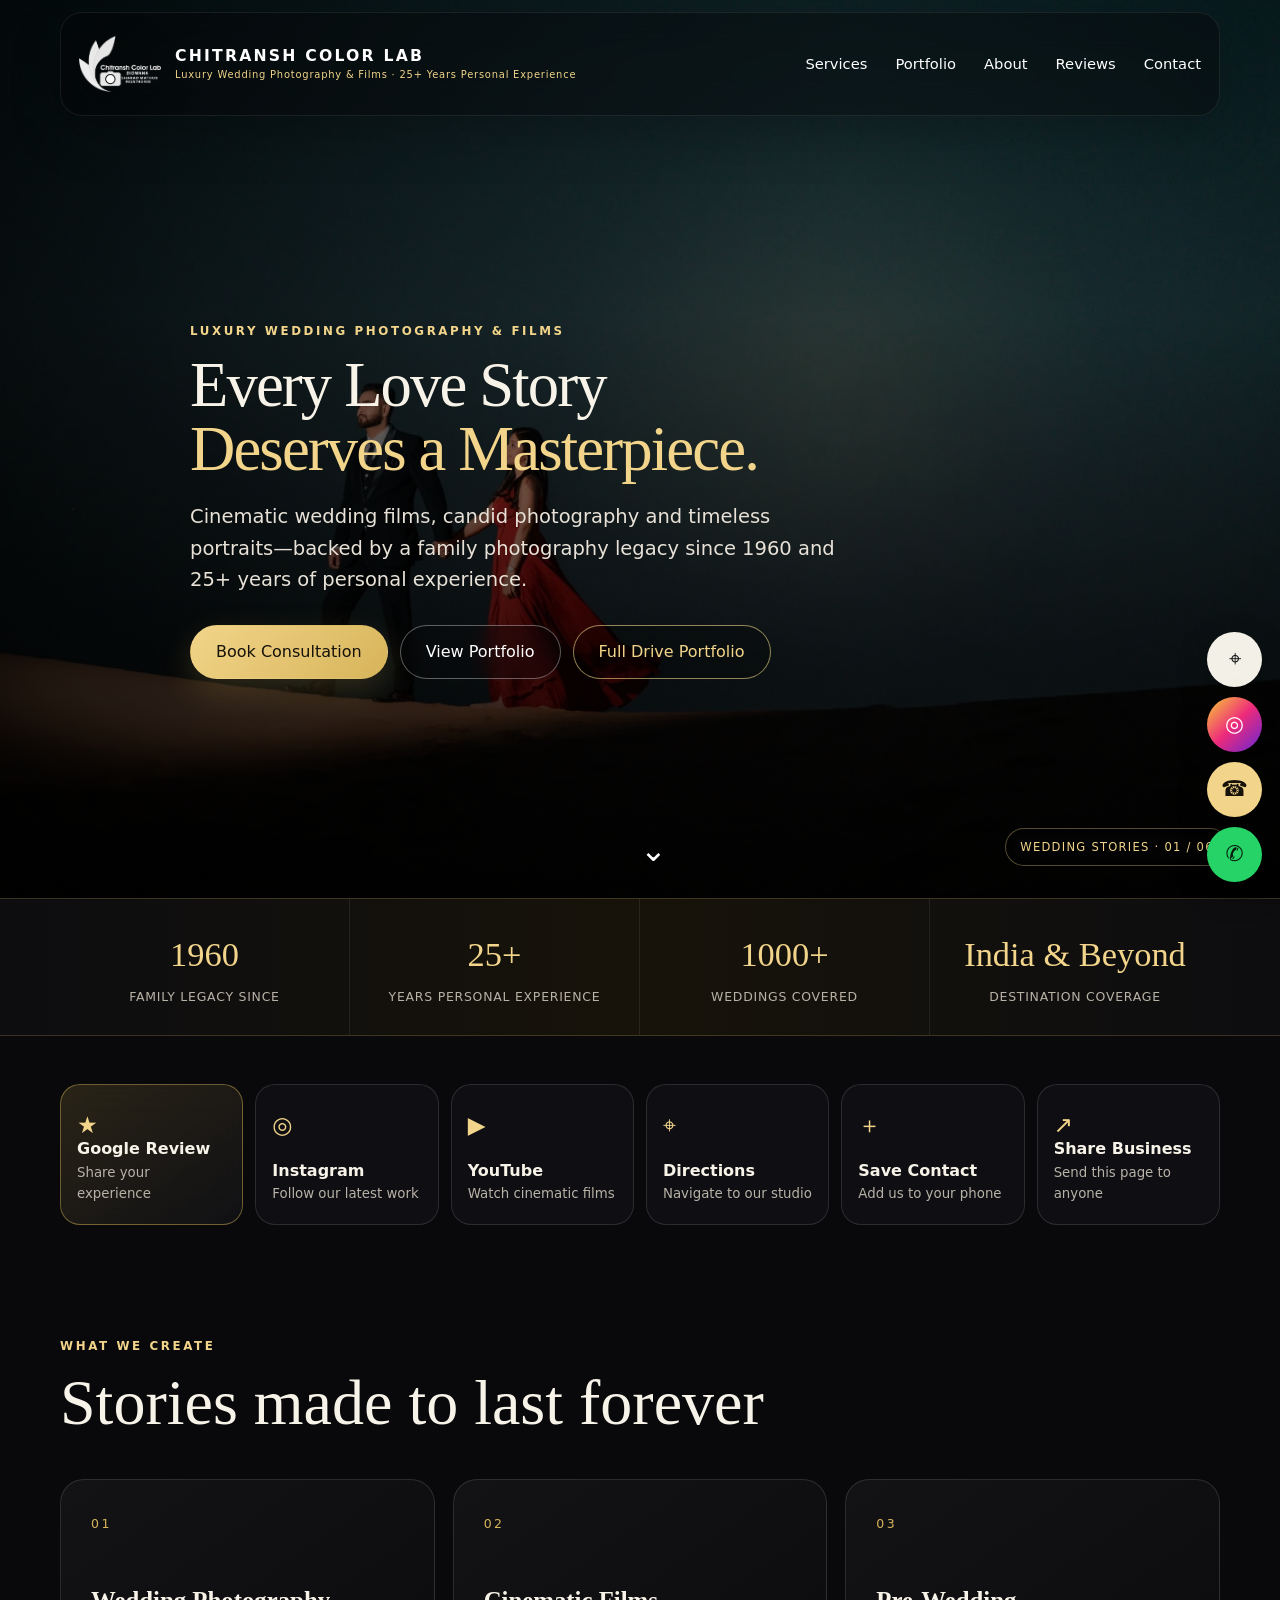
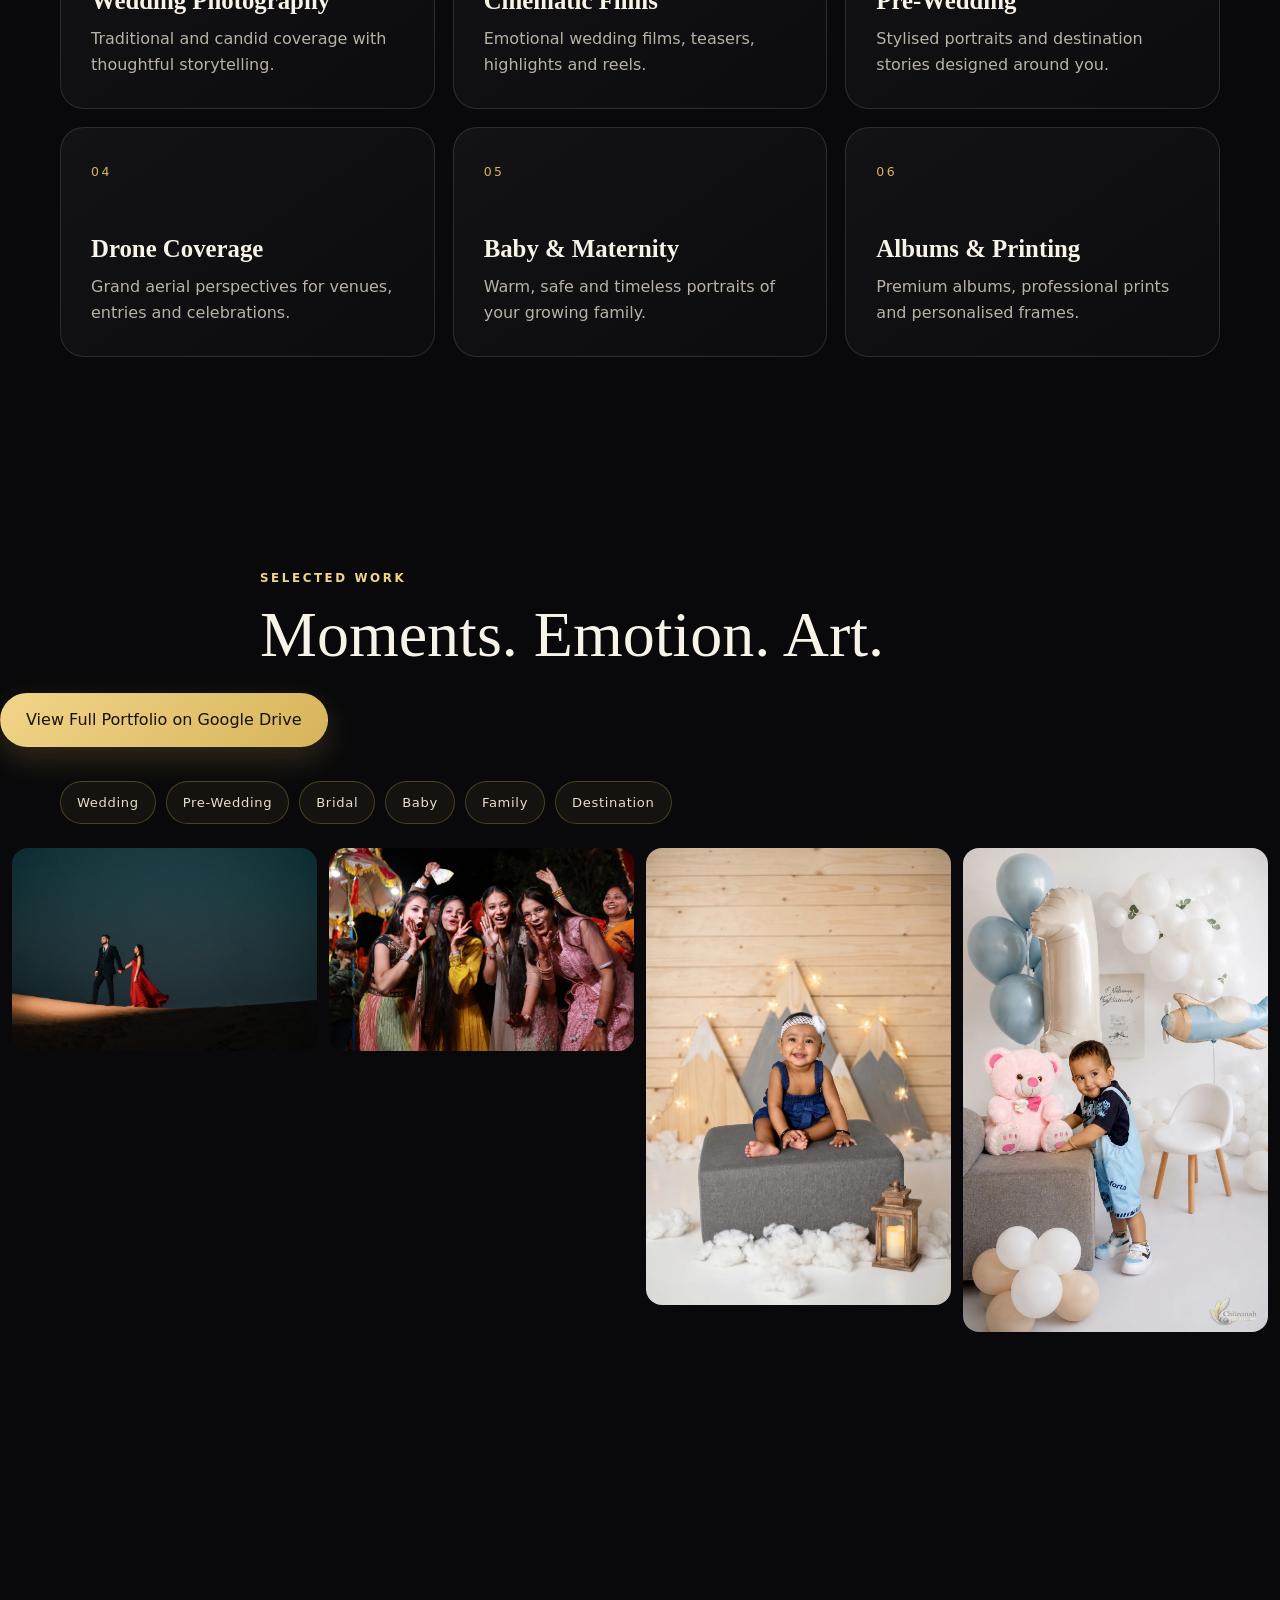
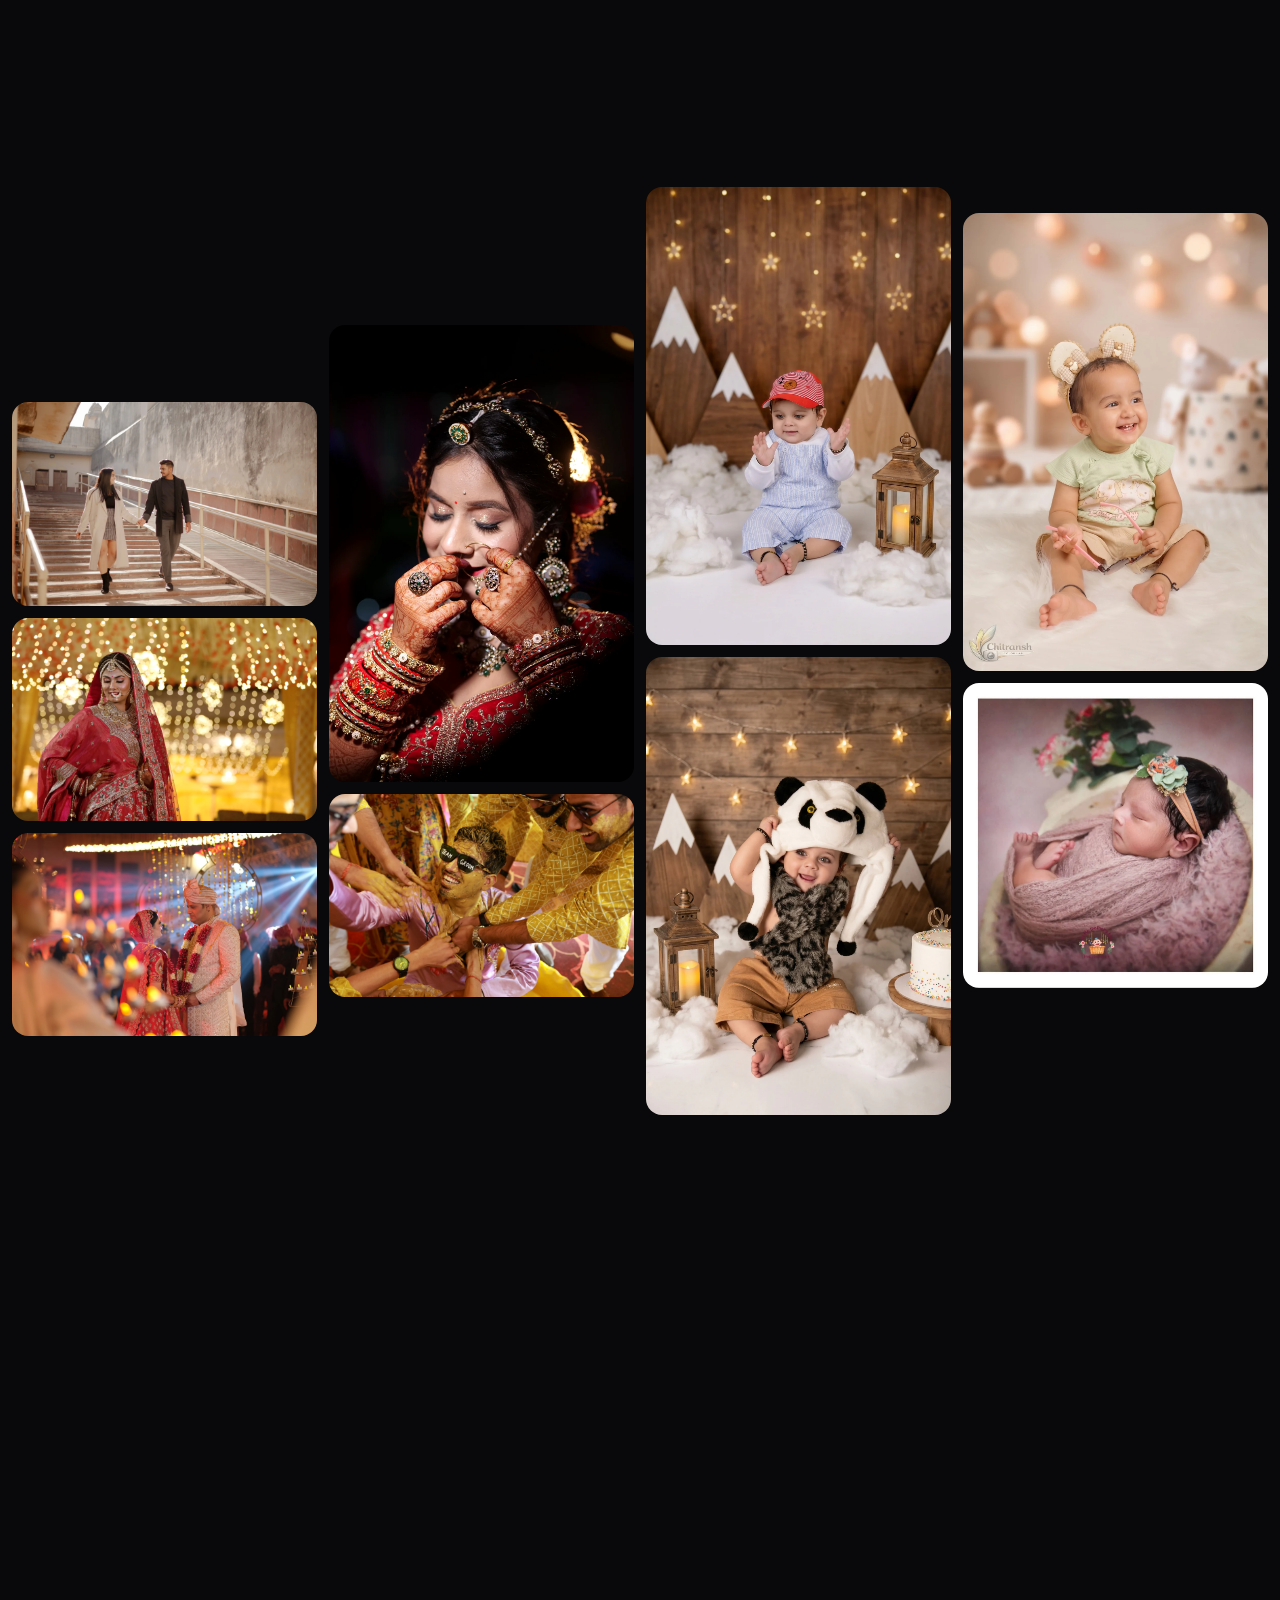
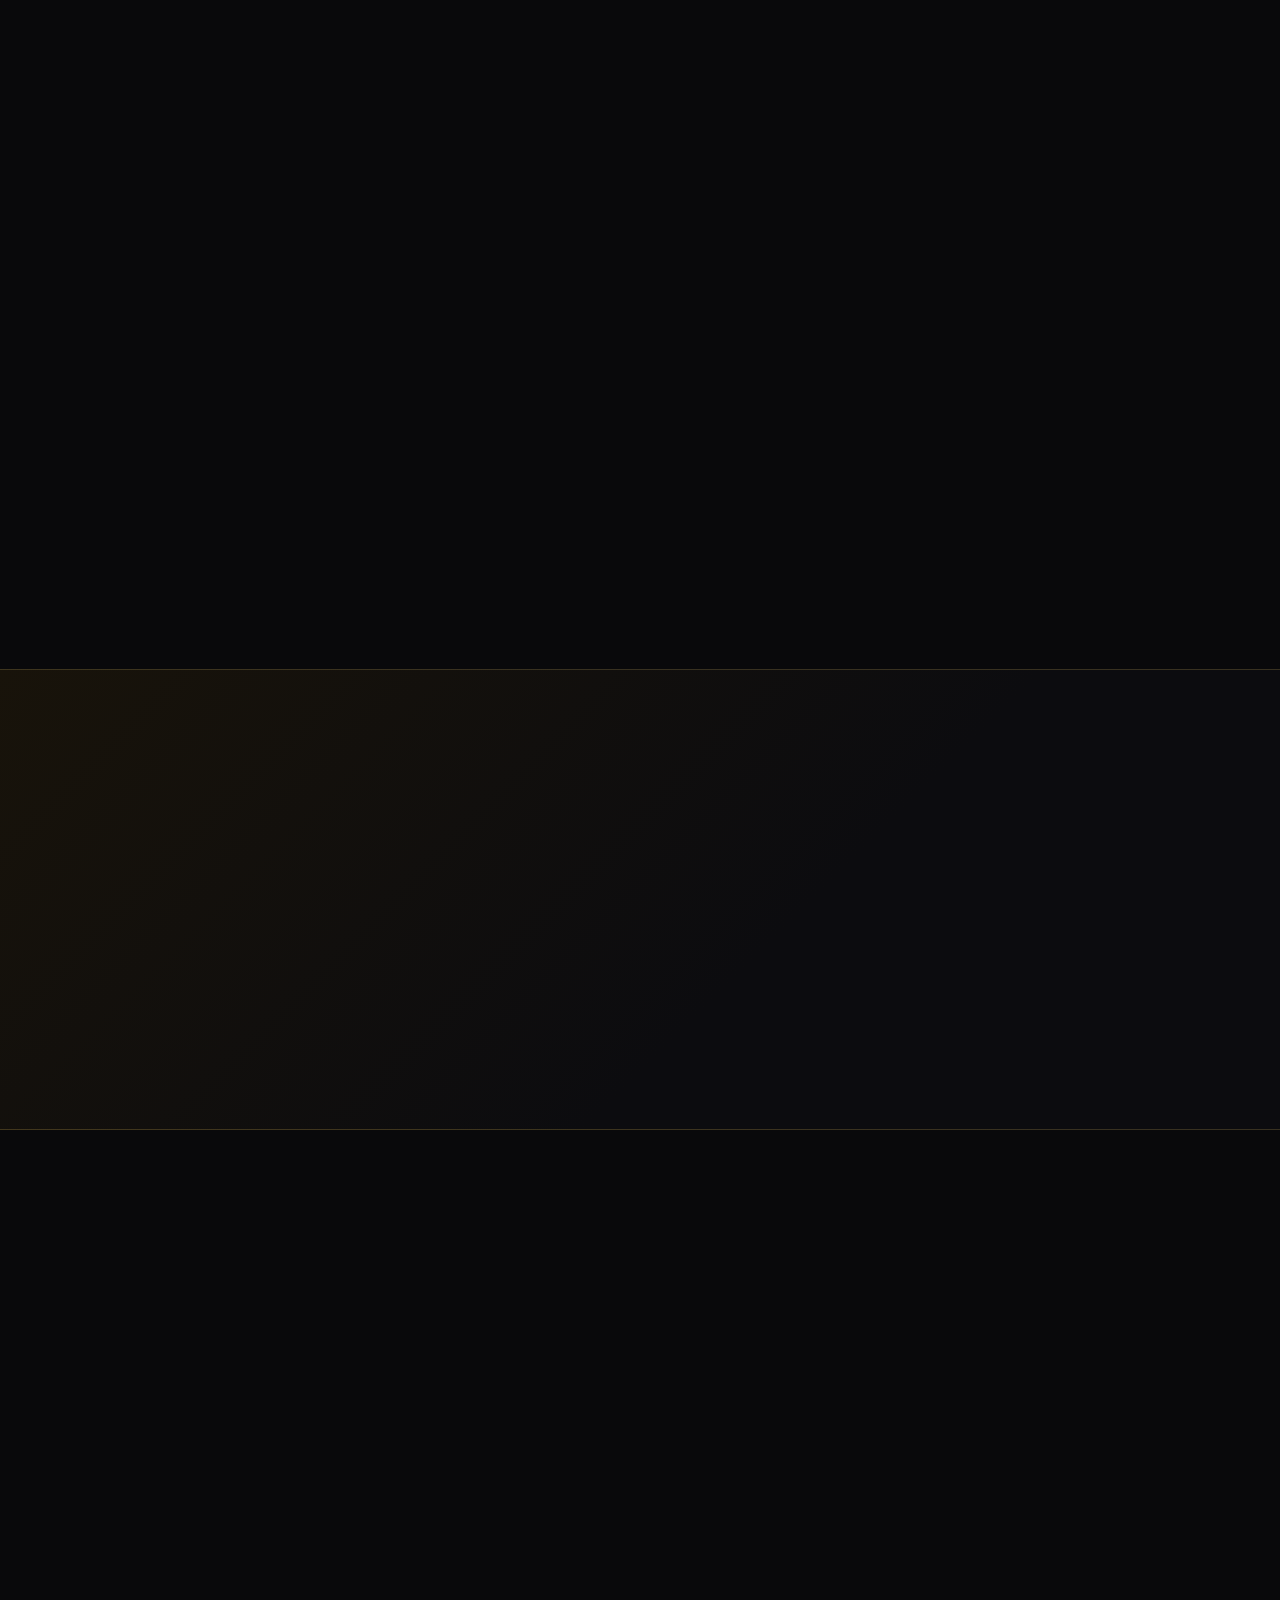
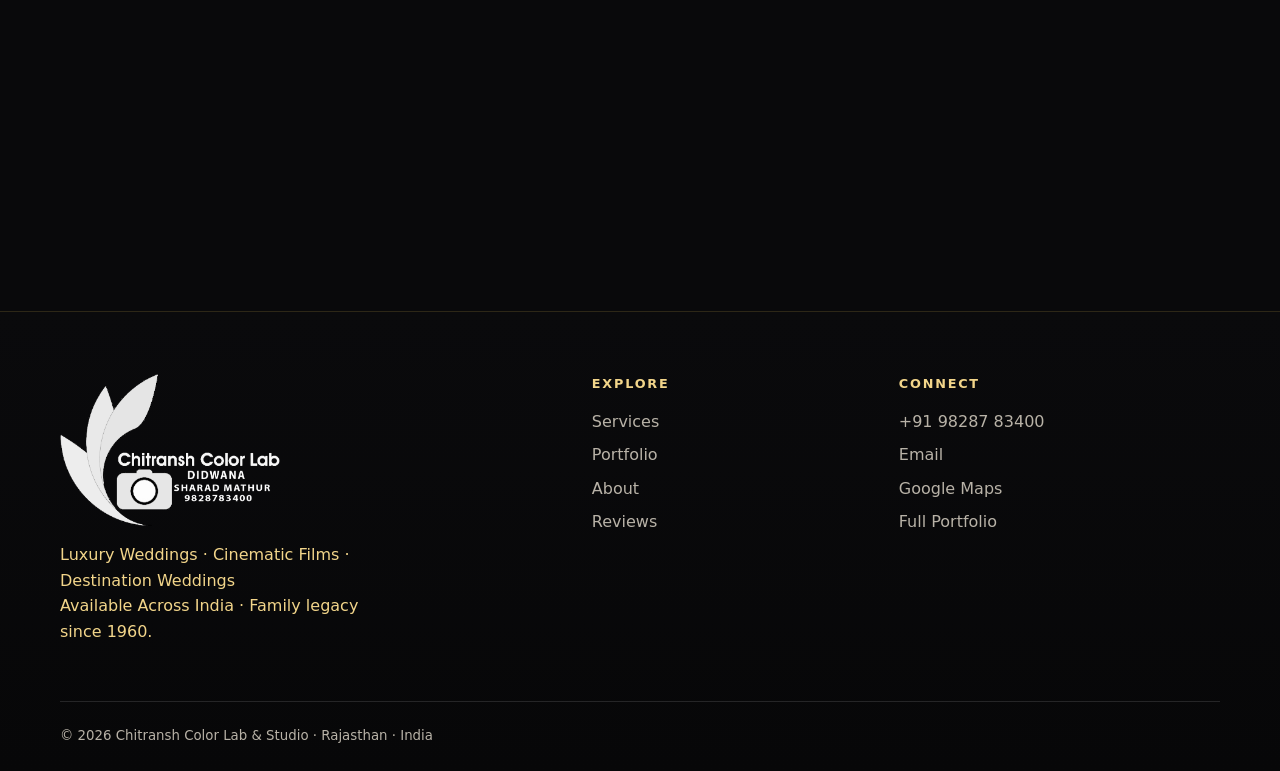
==== commit a9b59ee9: "Premium website final update" ====
--- a/index.html
+++ b/index.html
@@ -31,8 +31,8 @@
   <meta name="theme-color" content="#0b0b0d">
   <meta name="color-scheme" content="dark">
 
-  <title>Wedding Photographer in Didwana | Chitransh Color Lab</title>
-  <meta name="description" content="Chitransh Color Lab is a wedding photography and cinematography studio in Didwana, Rajasthan, offering candid photography, cinematic films, pre-wedding, drone and destination wedding coverage.">
+  <title>Luxury Wedding Photographer in Rajasthan | Chitransh Color Lab</title>
+  <meta name="description" content="Chitransh Color Lab & Studio is a luxury wedding photography and cinematography brand based in Rajasthan, serving weddings across India with candid photography, cinematic films, pre-wedding, bridal, drone and destination wedding coverage.">
   <meta name="robots" content="index, follow, max-image-preview:large, max-snippet:-1, max-video-preview:-1">
   <meta name="author" content="Chitransh Color Lab">
   <link rel="canonical" href="https://chitranshcolorlab.com/">
@@ -40,23 +40,23 @@
   <meta property="og:locale" content="en_IN">
   <meta property="og:type" content="website">
   <meta property="og:site_name" content="Chitransh Color Lab">
-  <meta property="og:title" content="Wedding Photographer in Didwana | Chitransh Color Lab">
-  <meta property="og:description" content="Wedding photography, candid moments, cinematic films, pre-wedding, drone and destination coverage from Didwana, Rajasthan.">
+  <meta property="og:title" content="Luxury Wedding Photographer in Rajasthan | Chitransh Color Lab">
+  <meta property="og:description" content="Luxury wedding photography, candid moments, cinematic films, bridal, pre-wedding, drone and destination wedding coverage across India.">
   <meta property="og:url" content="https://chitranshcolorlab.com/">
   <meta property="og:image" content="https://chitranshcolorlab.com/assets/images/branding/hero.webp">
-  <meta property="og:image:alt" content="Wedding photography by Chitransh Color Lab in Didwana, Rajasthan">
+  <meta property="og:image:alt" content="Luxury wedding photography by Chitransh Color Lab & Studio, Rajasthan">
 
   <meta name="twitter:card" content="summary_large_image">
-  <meta name="twitter:title" content="Wedding Photographer in Didwana | Chitransh Color Lab">
-  <meta name="twitter:description" content="Candid wedding photography, cinematic films, pre-wedding, drone and destination coverage from Didwana, Rajasthan.">
+  <meta name="twitter:title" content="Luxury Wedding Photographer in Rajasthan | Chitransh Color Lab">
+  <meta name="twitter:description" content="Luxury candid wedding photography, cinematic films, bridal, pre-wedding, drone and destination wedding coverage across India.">
   <meta name="twitter:image" content="https://chitranshcolorlab.com/assets/images/branding/hero.webp">
-  <meta name="twitter:image:alt" content="Wedding photography by Chitransh Color Lab in Didwana, Rajasthan">
+  <meta name="twitter:image:alt" content="Luxury wedding photography by Chitransh Color Lab & Studio, Rajasthan">
 
   <link rel="manifest" href="manifest.json">
   <link rel="icon" href="assets/icons/icon-192.png" sizes="192x192" type="image/png">
   <link rel="apple-touch-icon" href="assets/icons/icon-192.png">
   <link rel="preload" href="assets/images/branding/hero.webp" as="image" fetchpriority="high">
-  <link rel="stylesheet" href="assets/css/style.css?v=20260725-seo">
+  <link rel="stylesheet" href="assets/css/style.css?v=20260730-premium-final">
 
   <script type="application/ld+json">
   {
@@ -65,11 +65,11 @@
       {
         "@type": "LocalBusiness",
         "@id": "https://chitranshcolorlab.com/#business",
-        "name": "Chitransh Color Lab",
+        "name": "Chitransh Color Lab & Studio",
         "url": "https://chitranshcolorlab.com/",
         "logo": "https://chitranshcolorlab.com/assets/images/branding/logo.png",
         "image": "https://chitranshcolorlab.com/assets/images/branding/hero.webp",
-        "description": "Wedding photography and cinematography studio in Didwana, Rajasthan, offering candid photography, cinematic films, pre-wedding, drone, maternity, baby and destination wedding coverage.",
+        "description": "Luxury wedding photography and cinematography brand based in Rajasthan and serving across India, with a studio in Didwana offering candid photography, cinematic films, bridal, pre-wedding, drone, maternity, baby and destination wedding coverage.",
         "telephone": "+91-98287-83400","priceRange": "₹₹",
         "email": "sharadmn29@gmail.com",
         "founder": {
@@ -101,6 +101,7 @@
             {"@type": "Offer", "itemOffered": {"@type": "Service", "name": "Wedding Photography"}},
             {"@type": "Offer", "itemOffered": {"@type": "Service", "name": "Cinematic Wedding Films"}},
             {"@type": "Offer", "itemOffered": {"@type": "Service", "name": "Pre-Wedding Photography"}},
+            {"@type": "Offer", "itemOffered": {"@type": "Service", "name": "Bridal Photography"}},
             {"@type": "Offer", "itemOffered": {"@type": "Service", "name": "Drone Coverage"}},
             {"@type": "Offer", "itemOffered": {"@type": "Service", "name": "Baby and Maternity Photography"}},
             {"@type": "Offer", "itemOffered": {"@type": "Service", "name": "Albums and Professional Printing"}}
@@ -111,7 +112,7 @@
         "@type": "WebSite",
         "@id": "https://chitranshcolorlab.com/#website",
         "url": "https://chitranshcolorlab.com/",
-        "name": "Chitransh Color Lab",
+        "name": "Chitransh Color Lab & Studio",
         "inLanguage": "en-IN",
         "publisher": {"@id": "https://chitranshcolorlab.com/#business"}
       },
@@ -119,8 +120,8 @@
         "@type": "WebPage",
         "@id": "https://chitranshcolorlab.com/#webpage",
         "url": "https://chitranshcolorlab.com/",
-        "name": "Wedding Photographer in Didwana | Chitransh Color Lab",
-        "description": "Wedding photography and cinematography services in Didwana, Rajasthan.",
+        "name": "Luxury Wedding Photographer in Rajasthan | Chitransh Color Lab",
+        "description": "Luxury wedding photography, cinematic films and destination wedding coverage from Rajasthan across India.",
         "isPartOf": {"@id": "https://chitranshcolorlab.com/#website"},
         "about": {"@id": "https://chitranshcolorlab.com/#business"},
         "inLanguage": "en-IN"
@@ -242,18 +243,21 @@
         <button class="gallery-item reveal" type="button" data-src="assets/images/portfolio/photo-02.webp" aria-label="Open portfolio image"><img src="assets/images/portfolio/photo-02.webp" alt="Chitransh Color Lab photography portfolio" loading="lazy"></button>
         <button class="gallery-item reveal" type="button" data-src="assets/images/portfolio/photo-03.webp" aria-label="Open portfolio image"><img src="assets/images/portfolio/photo-03.webp" alt="Chitransh Color Lab photography portfolio" loading="lazy"></button>
         <button class="gallery-item reveal" type="button" data-src="assets/images/portfolio/photo-04.webp" aria-label="Open portfolio image"><img src="assets/images/portfolio/photo-04.webp" alt="Chitransh Color Lab photography portfolio" loading="lazy"></button>
+        <button class="gallery-item reveal bridal-feature" type="button" data-src="assets/images/portfolio/bridal-photography-rajasthan-01.webp" aria-label="Open bridal photography portrait"><img src="assets/images/portfolio/bridal-photography-rajasthan-01.webp" alt="Bridal portrait photography by Chitransh Color Lab & Studio Rajasthan" loading="lazy"></button>
         <button class="gallery-item reveal" type="button" data-src="assets/images/portfolio/photo-05.webp" aria-label="Open portfolio image"><img src="assets/images/portfolio/photo-05.webp" alt="Chitransh Color Lab photography portfolio" loading="lazy"></button>
         <button class="gallery-item reveal" type="button" data-src="assets/images/portfolio/photo-06.webp" aria-label="Open portfolio image"><img src="assets/images/portfolio/photo-06.webp" alt="Chitransh Color Lab photography portfolio" loading="lazy"></button>
         <button class="gallery-item reveal" type="button" data-src="assets/images/portfolio/photo-07.webp" aria-label="Open portfolio image"><img src="assets/images/portfolio/photo-07.webp" alt="Chitransh Color Lab photography portfolio" loading="lazy"></button>
         <button class="gallery-item reveal" type="button" data-src="assets/images/portfolio/photo-08.webp" aria-label="Open portfolio image"><img src="assets/images/portfolio/photo-08.webp" alt="Chitransh Color Lab photography portfolio" loading="lazy"></button>
         <button class="gallery-item reveal" type="button" data-src="assets/images/portfolio/photo-09.webp" aria-label="Open portfolio image"><img src="assets/images/portfolio/photo-09.webp" alt="Chitransh Color Lab photography portfolio" loading="lazy"></button>
         <button class="gallery-item reveal" type="button" data-src="assets/images/portfolio/photo-10.webp" aria-label="Open portfolio image"><img src="assets/images/portfolio/photo-10.webp" alt="Chitransh Color Lab photography portfolio" loading="lazy"></button>
+        <button class="gallery-item reveal bridal-feature" type="button" data-src="assets/images/portfolio/bridal-photography-rajasthan-02.webp" aria-label="Open bridal jewellery portrait"><img src="assets/images/portfolio/bridal-photography-rajasthan-02.webp" alt="Indian bridal jewellery portrait by Chitransh Color Lab & Studio Rajasthan" loading="lazy"></button>
         <button class="gallery-item reveal" type="button" data-src="assets/images/portfolio/photo-11.webp" aria-label="Open portfolio image"><img src="assets/images/portfolio/photo-11.webp" alt="Chitransh Color Lab photography portfolio" loading="lazy"></button>
         <button class="gallery-item reveal" type="button" data-src="assets/images/portfolio/photo-12.webp" aria-label="Open portfolio image"><img src="assets/images/portfolio/photo-12.webp" alt="Chitransh Color Lab photography portfolio" loading="lazy"></button>
         <button class="gallery-item reveal" type="button" data-src="assets/images/portfolio/photo-13.webp" aria-label="Open portfolio image"><img src="assets/images/portfolio/photo-13.webp" alt="Chitransh Color Lab photography portfolio" loading="lazy"></button>
         <button class="gallery-item reveal" type="button" data-src="assets/images/portfolio/photo-14.webp" aria-label="Open portfolio image"><img src="assets/images/portfolio/photo-14.webp" alt="Chitransh Color Lab photography portfolio" loading="lazy"></button>
         <button class="gallery-item reveal" type="button" data-src="assets/images/portfolio/photo-15.webp" aria-label="Open portfolio image"><img src="assets/images/portfolio/photo-15.webp" alt="Chitransh Color Lab photography portfolio" loading="lazy"></button>
         <button class="gallery-item reveal" type="button" data-src="assets/images/portfolio/photo-16.webp" aria-label="Open portfolio image"><img src="assets/images/portfolio/photo-16.webp" alt="Chitransh Color Lab photography portfolio" loading="lazy"></button>
+        <button class="gallery-item reveal bridal-feature" type="button" data-src="assets/images/portfolio/bridal-photography-rajasthan-03.webp" aria-label="Open luxury bridal portrait"><img src="assets/images/portfolio/bridal-photography-rajasthan-03.webp" alt="Luxury bridal wedding portrait by Chitransh Color Lab & Studio Rajasthan" loading="lazy"></button>
         <button class="gallery-item reveal" type="button" data-src="assets/images/portfolio/photo-17.webp" aria-label="Open portfolio image"><img src="assets/images/portfolio/photo-17.webp" alt="Chitransh Color Lab photography portfolio" loading="lazy"></button>
         <button class="gallery-item reveal" type="button" data-src="assets/images/portfolio/photo-18.webp" aria-label="Open portfolio image"><img src="assets/images/portfolio/photo-18.webp" alt="Chitransh Color Lab photography portfolio" loading="lazy"></button>
       </div>
@@ -303,7 +307,7 @@
       <div class="contact-card reveal">
         <p class="eyebrow">Let’s create together</p>
         <h2>Book your next story</h2>
-        <p>Mahaveer Market, Near SBI Bank<br>Didwana – 341303, Rajasthan</p>
+        <p class="premium-location"><strong>Based in Rajasthan</strong> <span>•</span> Available Across India</p>\n        <p class="local-address">Studio: Mahaveer Market, Near SBI Bank, Didwana – 341303, Rajasthan</p>
         <div class="contact-links">
           <a href="tel:+919828783400">Call: +91 98287 83400</a>
           <a href="https://wa.me/919828783400?text=Hello%20Chitransh%20Color%20Lab%2C%20I%20want%20to%20know%20about%20your%20photography%20packages." target="_blank" rel="noopener">WhatsApp Booking</a>
@@ -320,7 +324,7 @@
     <div class="shell footer-grid">
       <div class="footer-brand">
         <img src="assets/images/branding/logo.png" alt="Chitransh Color Lab">
-        <p>Family photography legacy since 1960 · 25+ years personal experience.</p>
+        <p>Luxury Weddings · Cinematic Films · Destination Weddings<br>Available Across India · Family legacy since 1960.</p>
       </div>
       <div>
         <h4>Explore</h4>
@@ -338,7 +342,7 @@
       </div>
     </div>
     <div class="shell footer-bottom">
-      <small>© <span id="year"></span> Chitransh Color Lab · Didwana, Rajasthan</small>
+      <small>© <span id="year"></span> Chitransh Color Lab & Studio · Rajasthan · India</small>
     </div>
   </footer>
 
--- a/assets/css/style.css
+++ b/assets/css/style.css
@@ -146,3 +146,11 @@
 .founder-signature span{display:block;margin-top:5px;color:#f2d58a;font-size:.72rem;letter-spacing:.1em;text-transform:uppercase}
 .founder-quote{margin:25px 0;padding:20px 22px;border-left:2px solid var(--gold);background:rgba(215,180,90,.06);color:#e9dfc8;font-family:Georgia,serif;font-size:1.08rem;line-height:1.7}
 @media(max-width:700px){.hero-reel-label{right:14px;bottom:18px;font-size:.58rem}.founder-image img{min-height:430px}.founder-signature{left:20px;right:20px;bottom:18px}.founder-signature strong{font-size:1.5rem}}
+
+/* Premium Final Update — 2026-07-30 */
+.premium-location{display:flex;align-items:center;gap:9px;flex-wrap:wrap;font-size:clamp(1rem,2vw,1.18rem)!important;color:#f2d58a!important;margin-bottom:4px}
+.premium-location strong{font-family:Georgia,"Times New Roman",serif;font-weight:500;color:#fff}
+.premium-location span{color:#d7b45a}
+.local-address{font-size:.78rem!important;color:rgba(184,179,168,.72)!important;margin-top:4px;letter-spacing:.015em}
+.bridal-feature img{filter:saturate(.98) contrast(1.02)}
+@media(max-width:600px){.local-address{font-size:.7rem!important}.premium-location{gap:6px}}
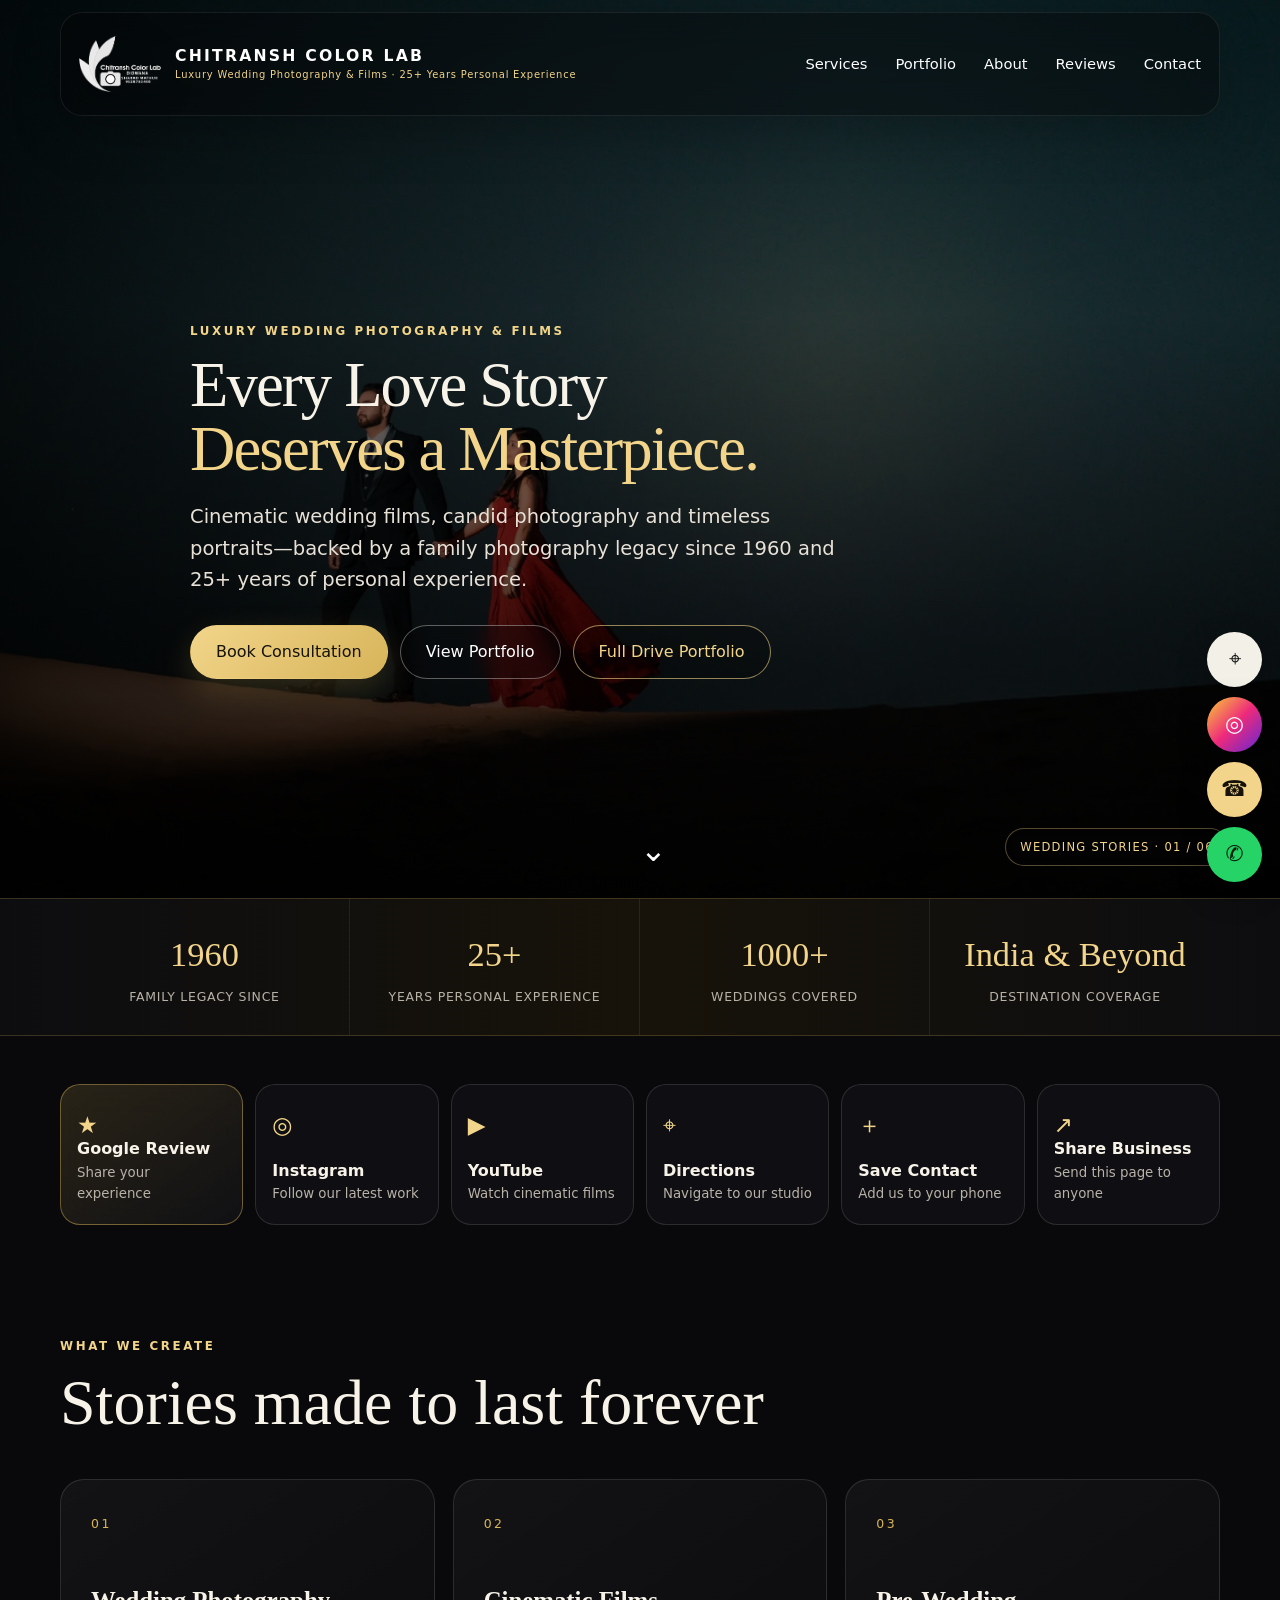
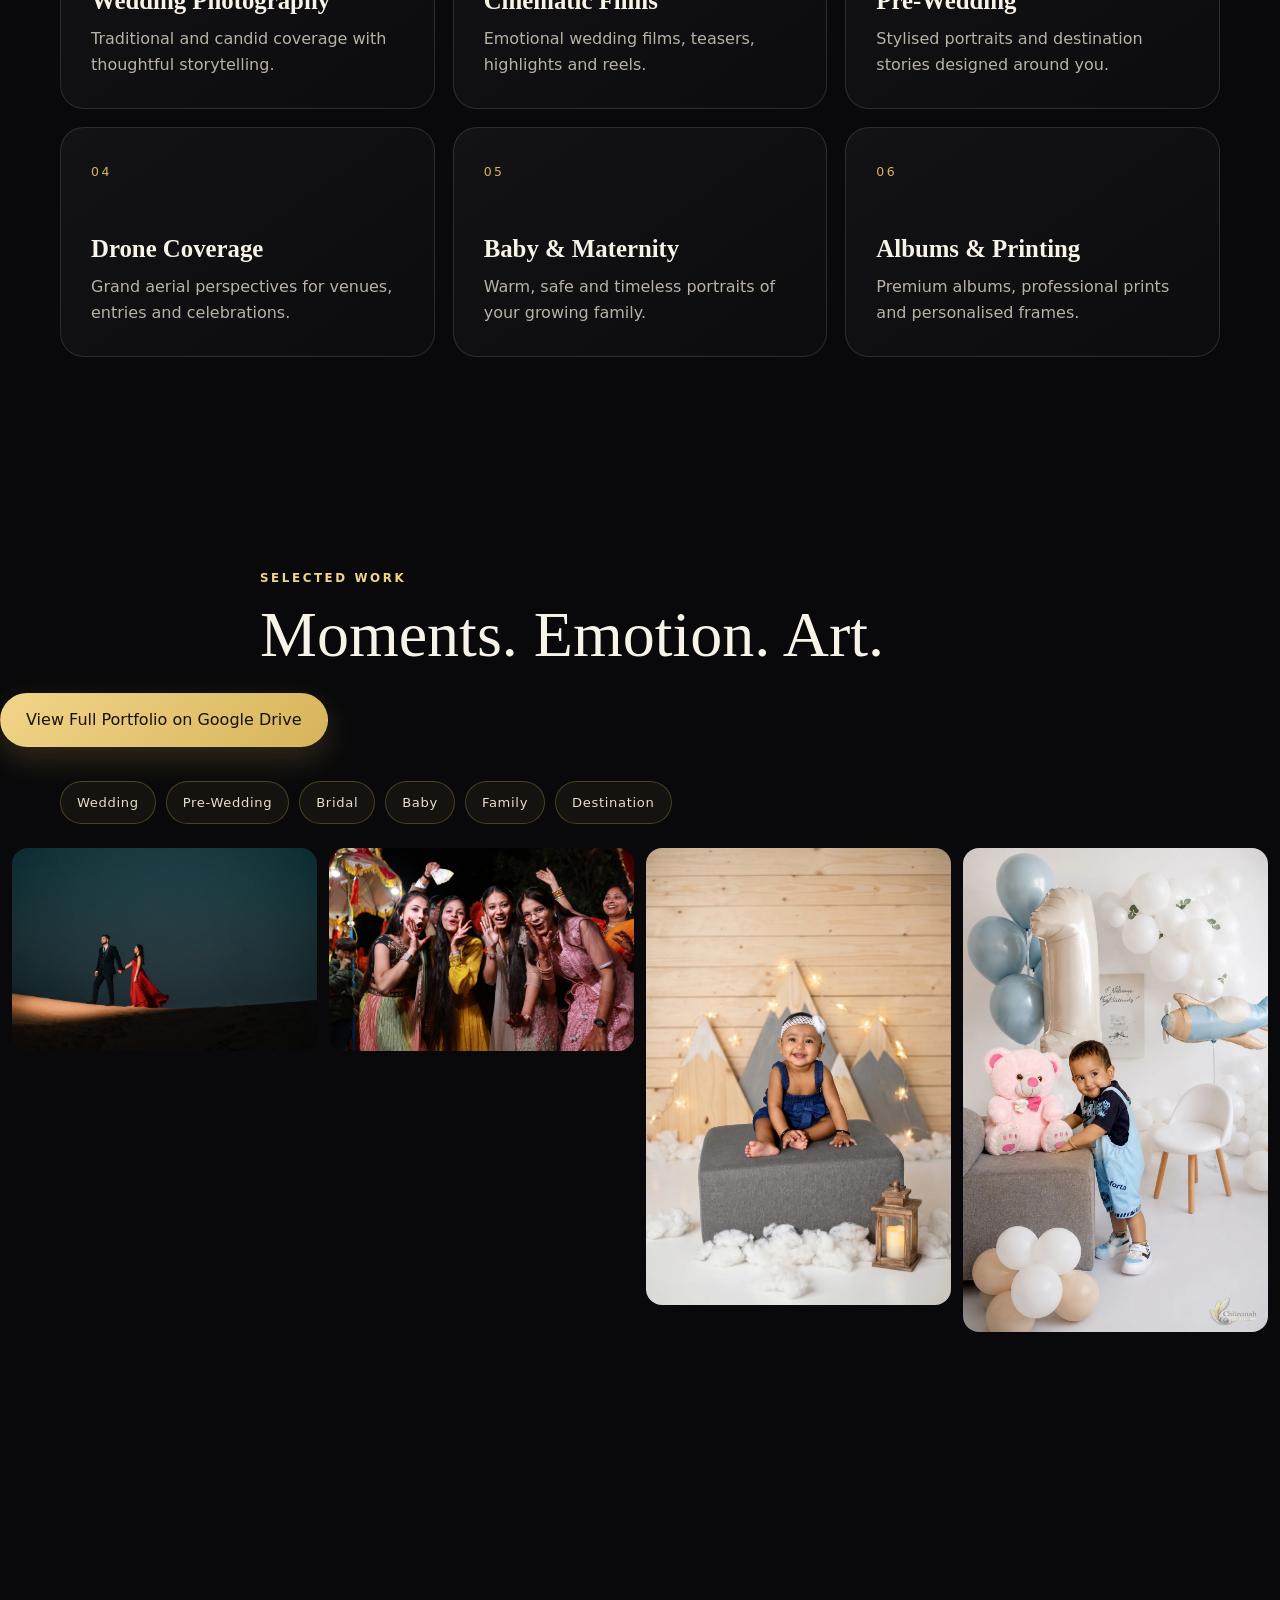
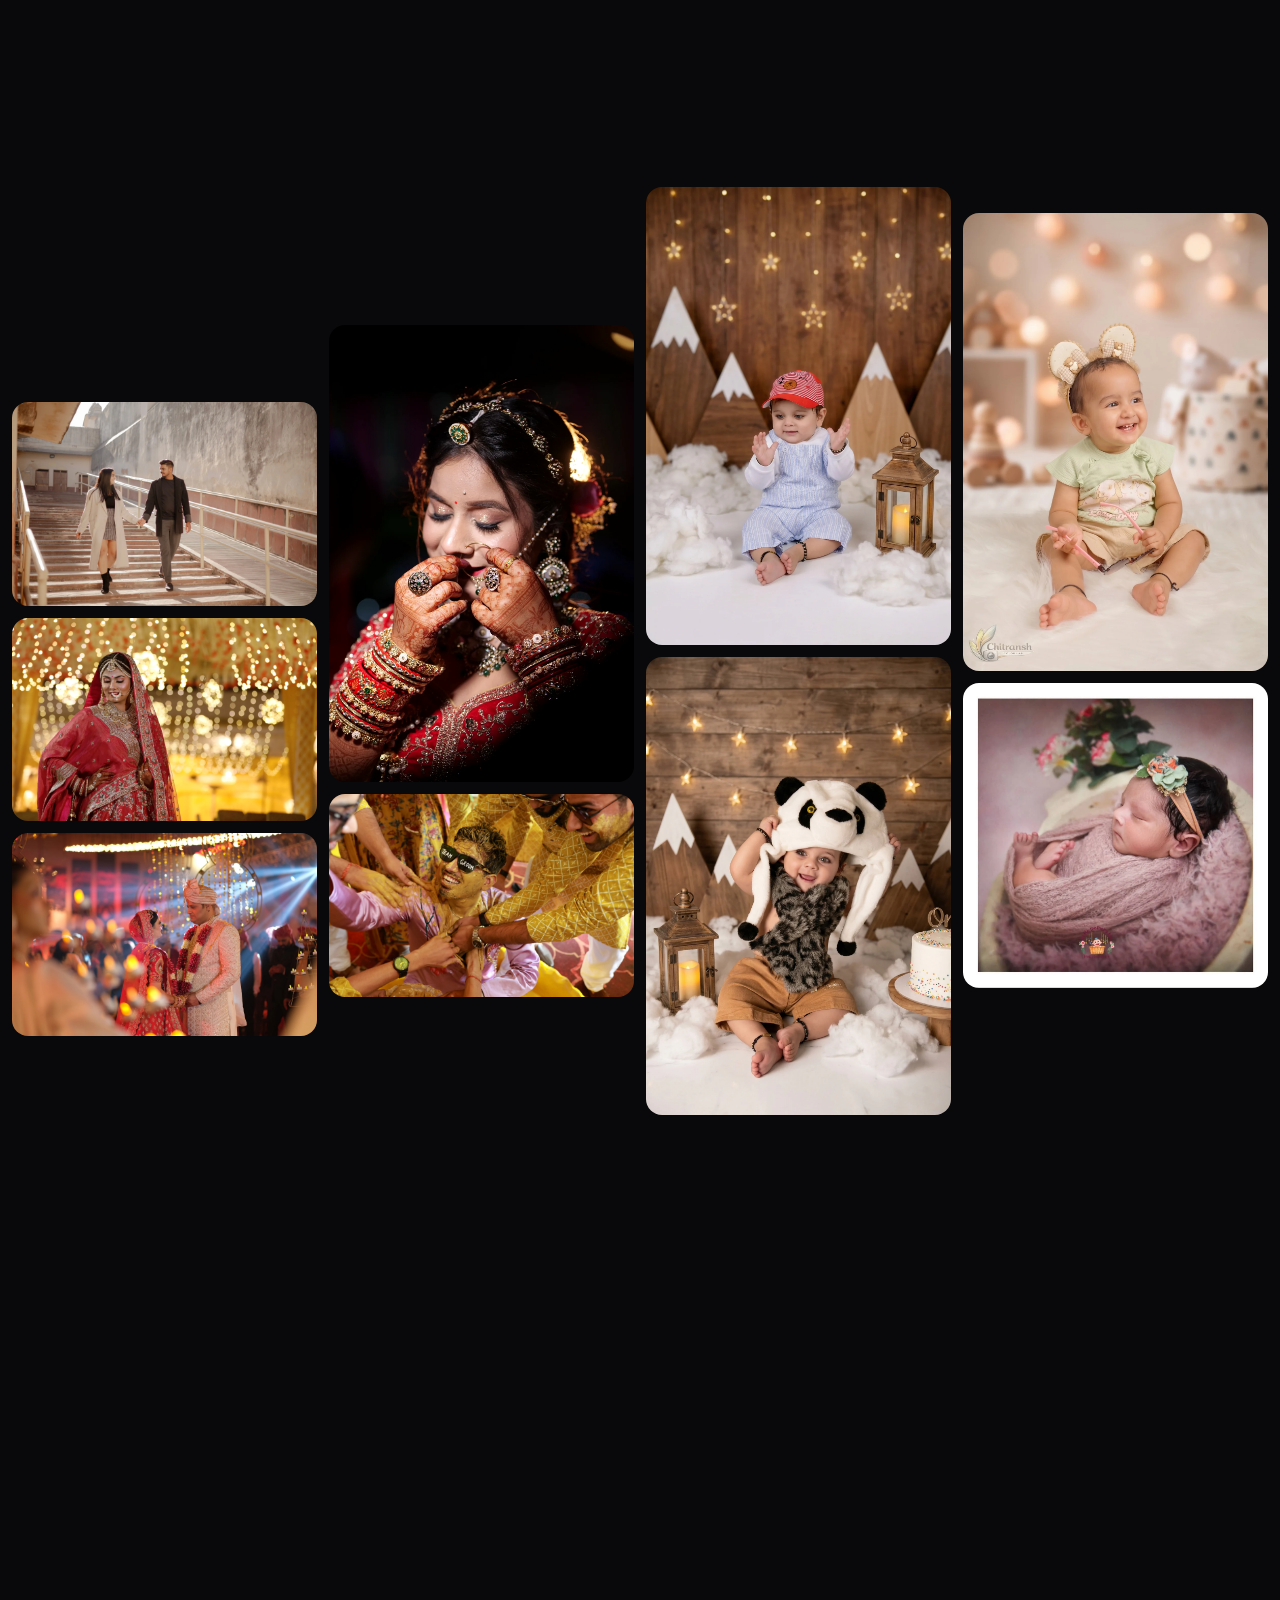
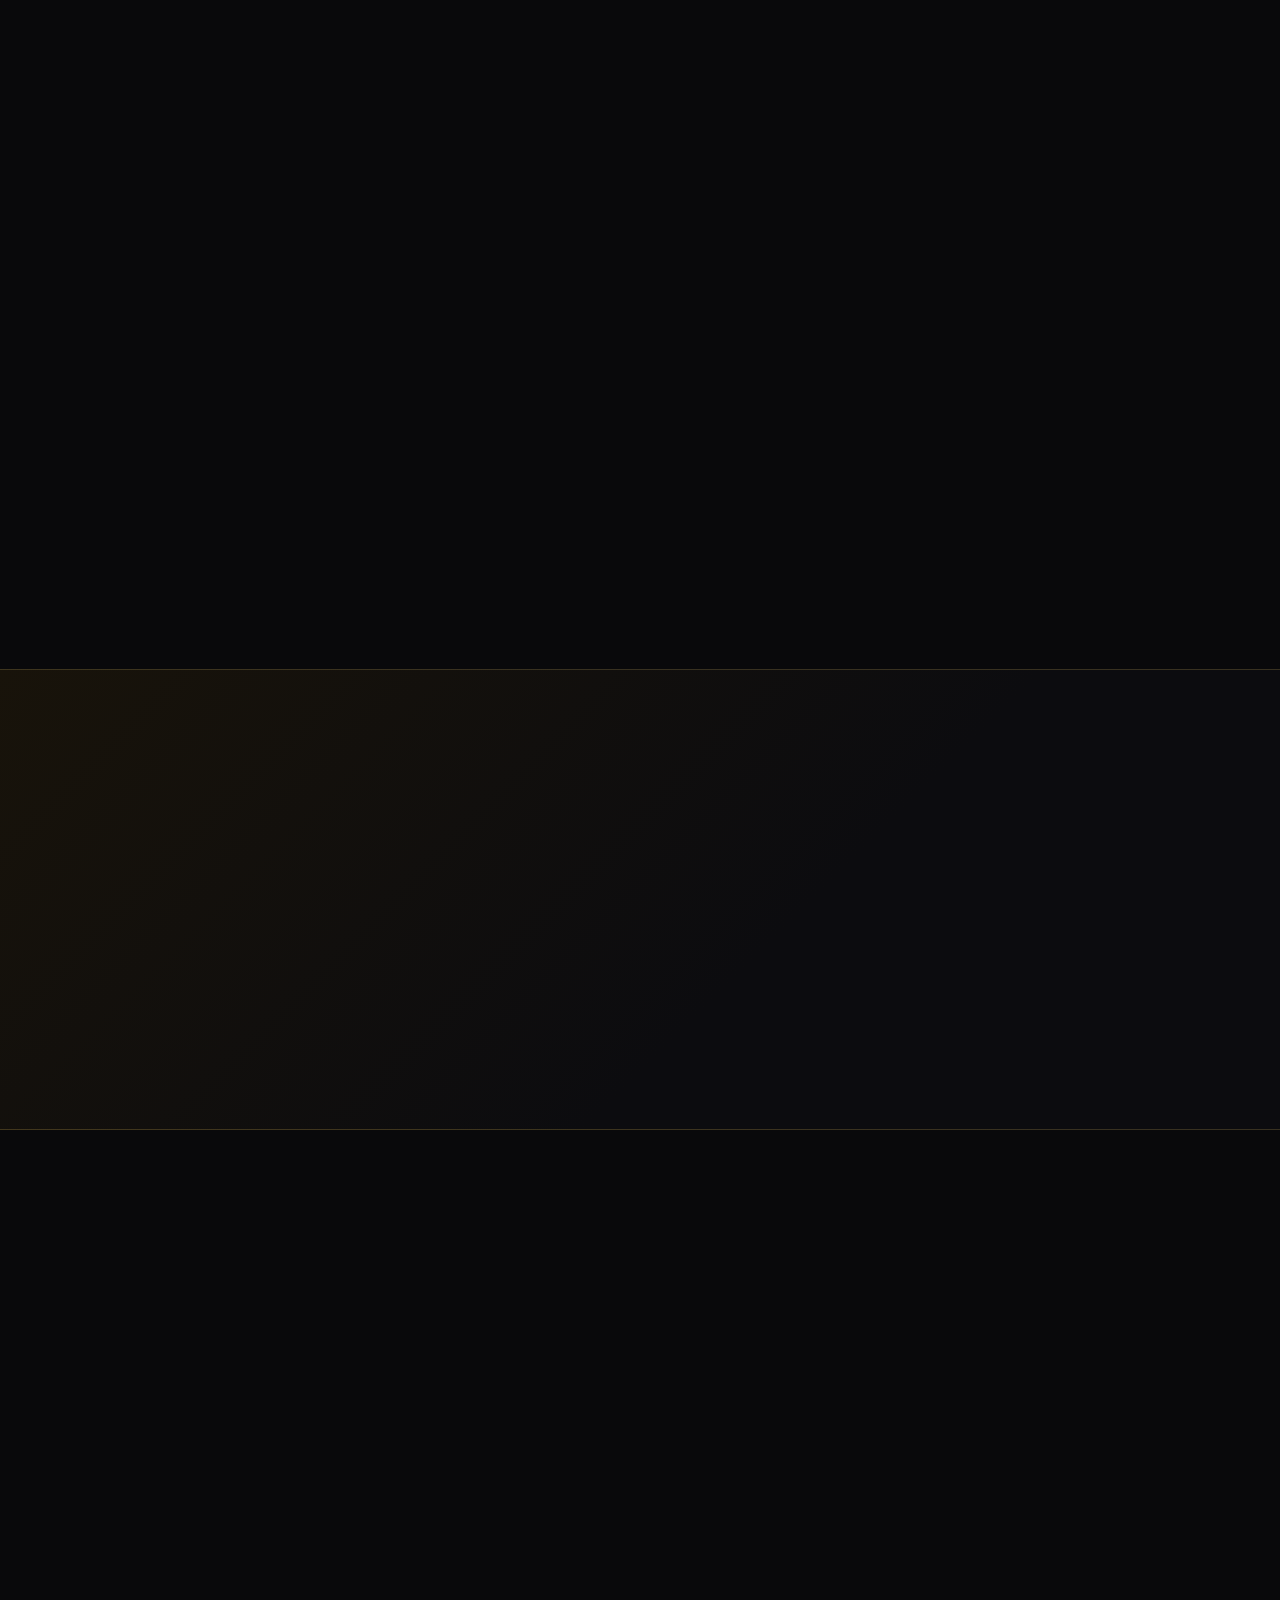
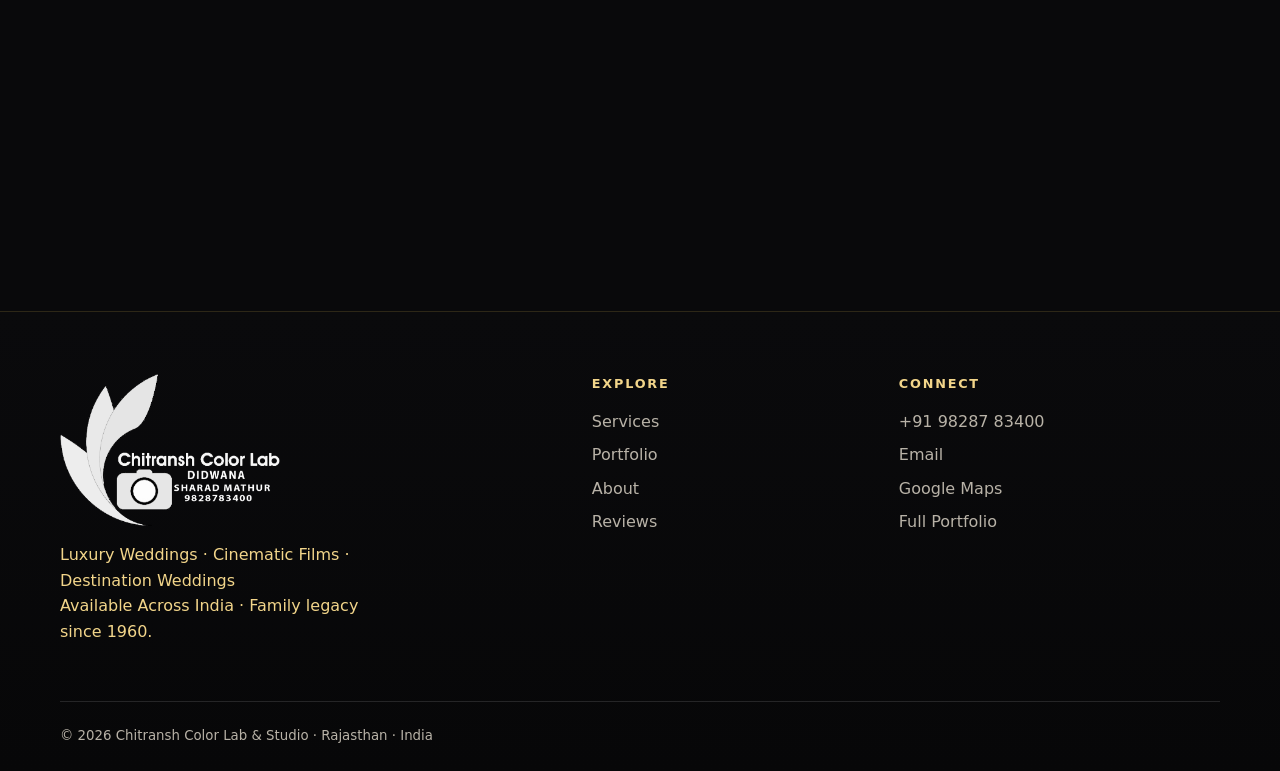
==== commit a466d57a: "Update index.html" ====
--- a/index.html
+++ b/index.html
@@ -8,7 +8,7 @@
     window.dataLayer = window.dataLayer || [];
     function gtag(){dataLayer.push(arguments);}
     gtag('js', new Date());
-    gtag('config', 'G-911JMRQEP6');
+    gtag('config', 'G-MVKYYGSJYL');
   </script><!-- Meta Pixel Code -->
 <script>
 !function(f,b,e,v,n,t,s)
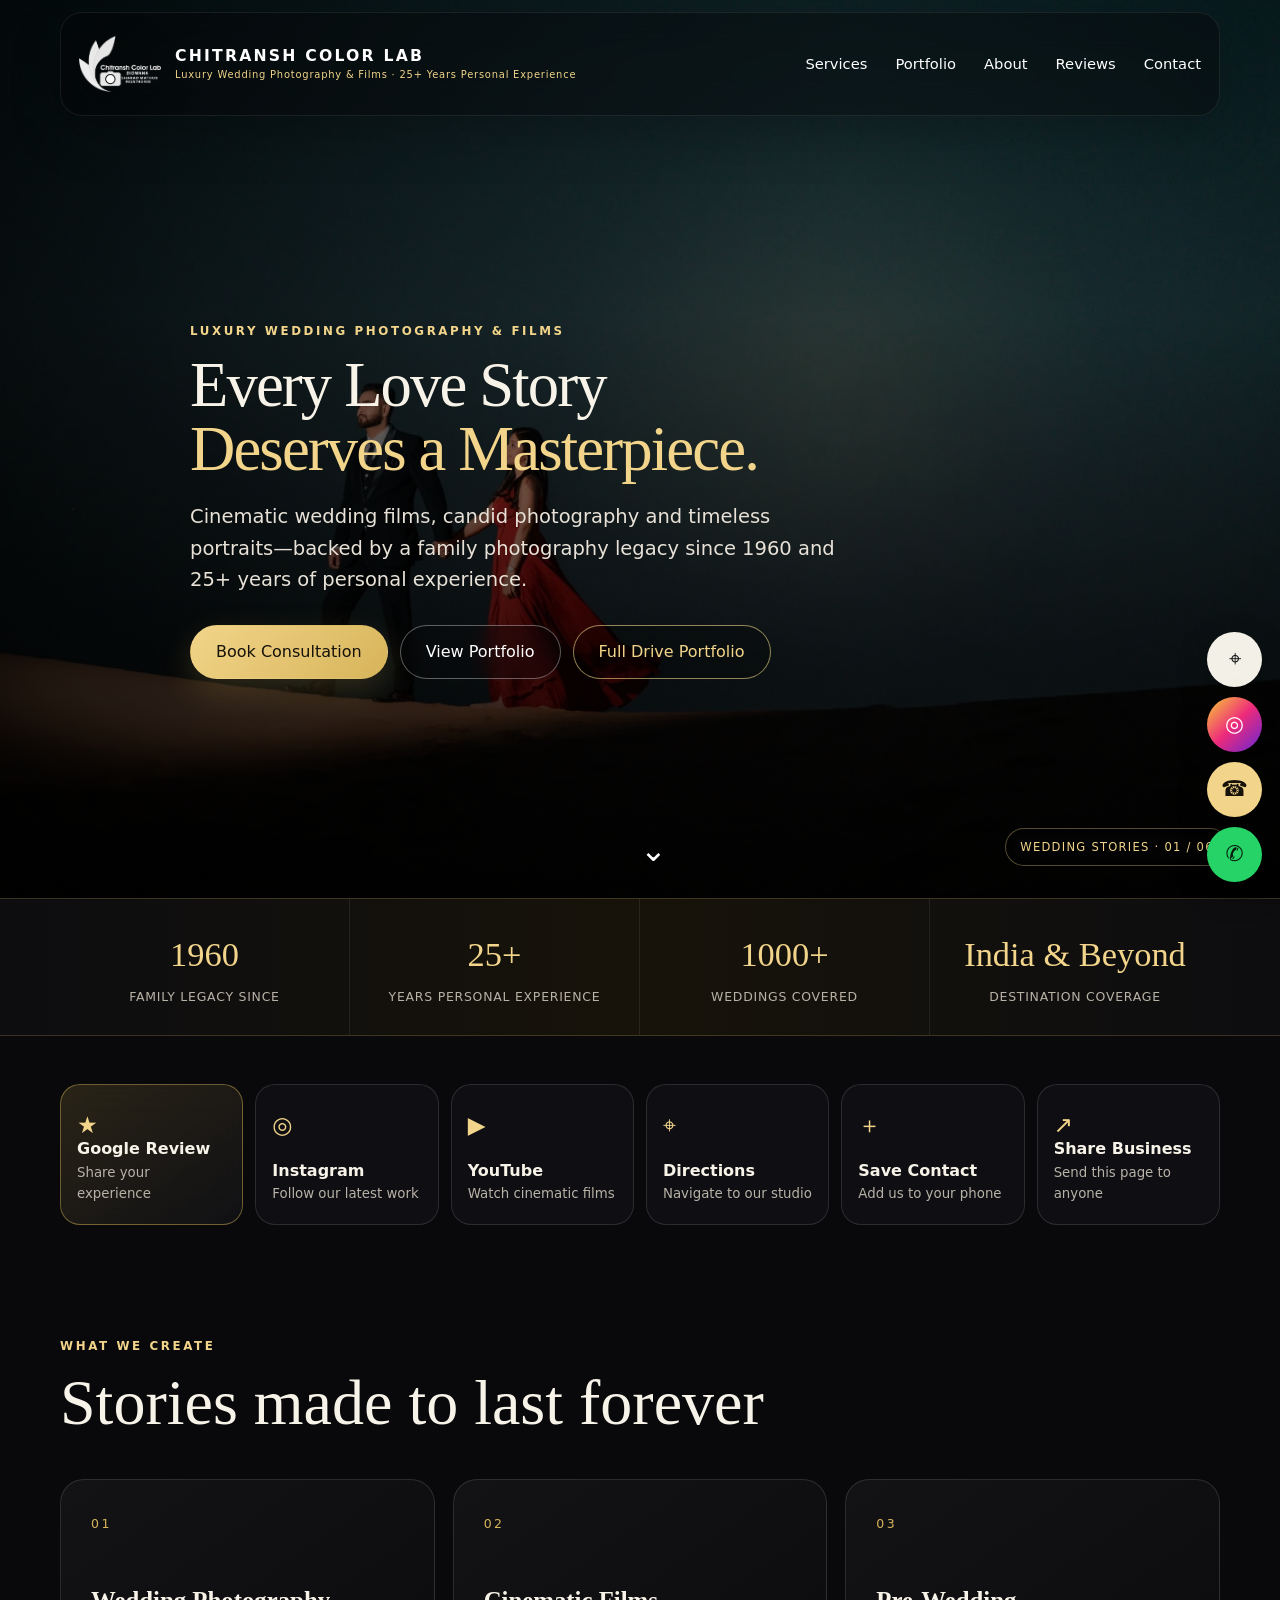
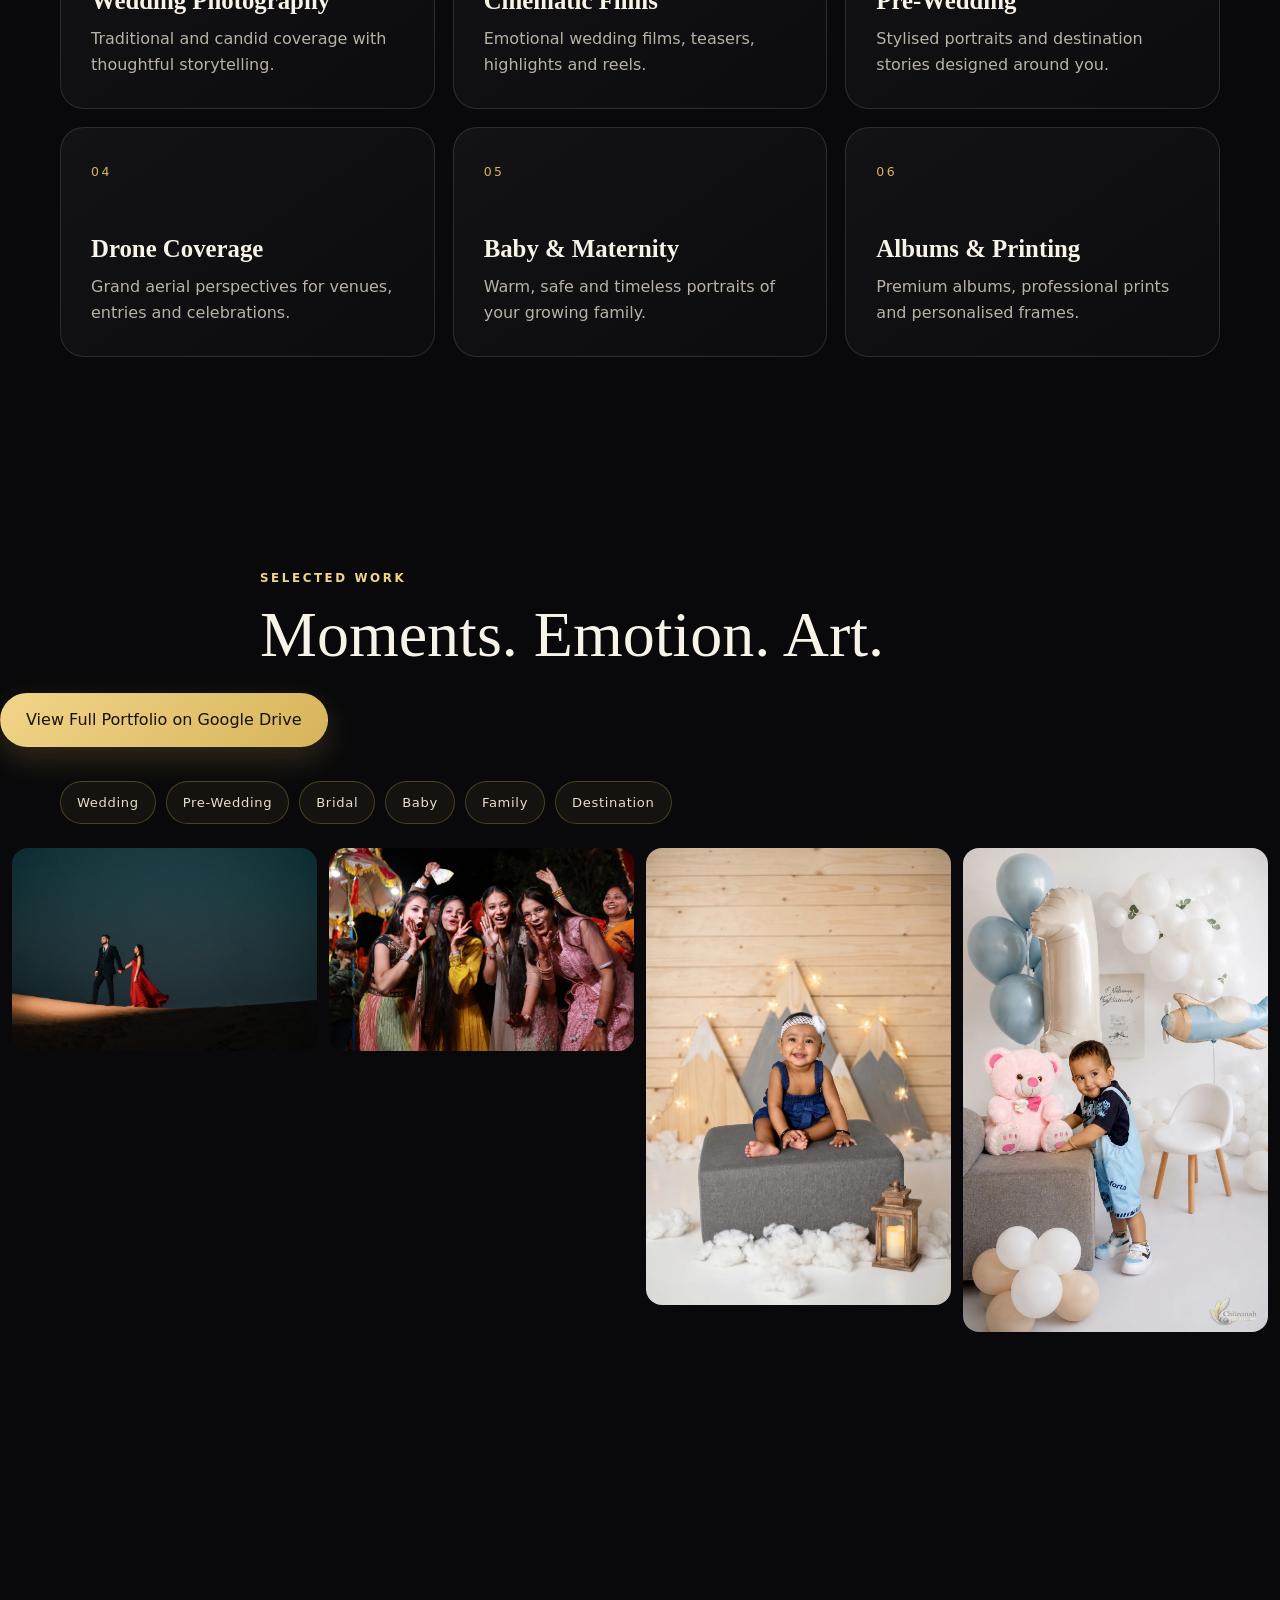
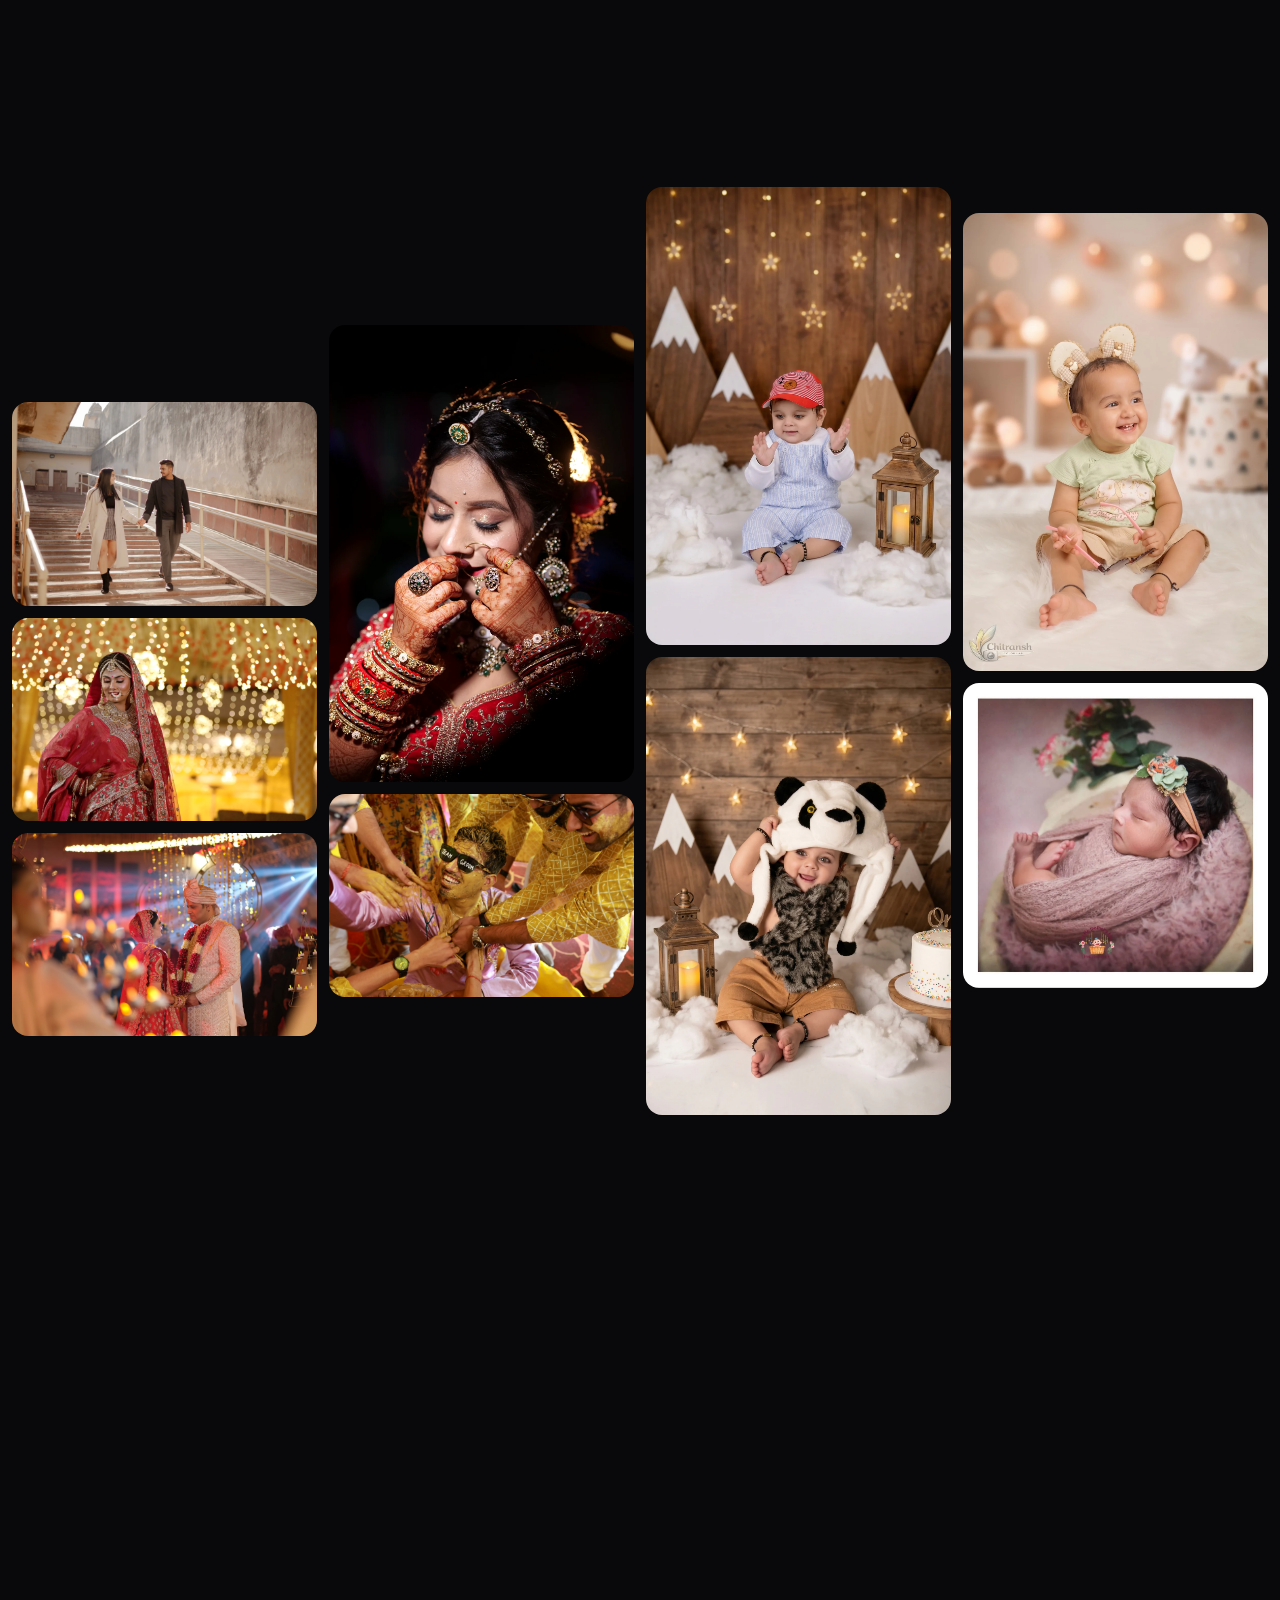
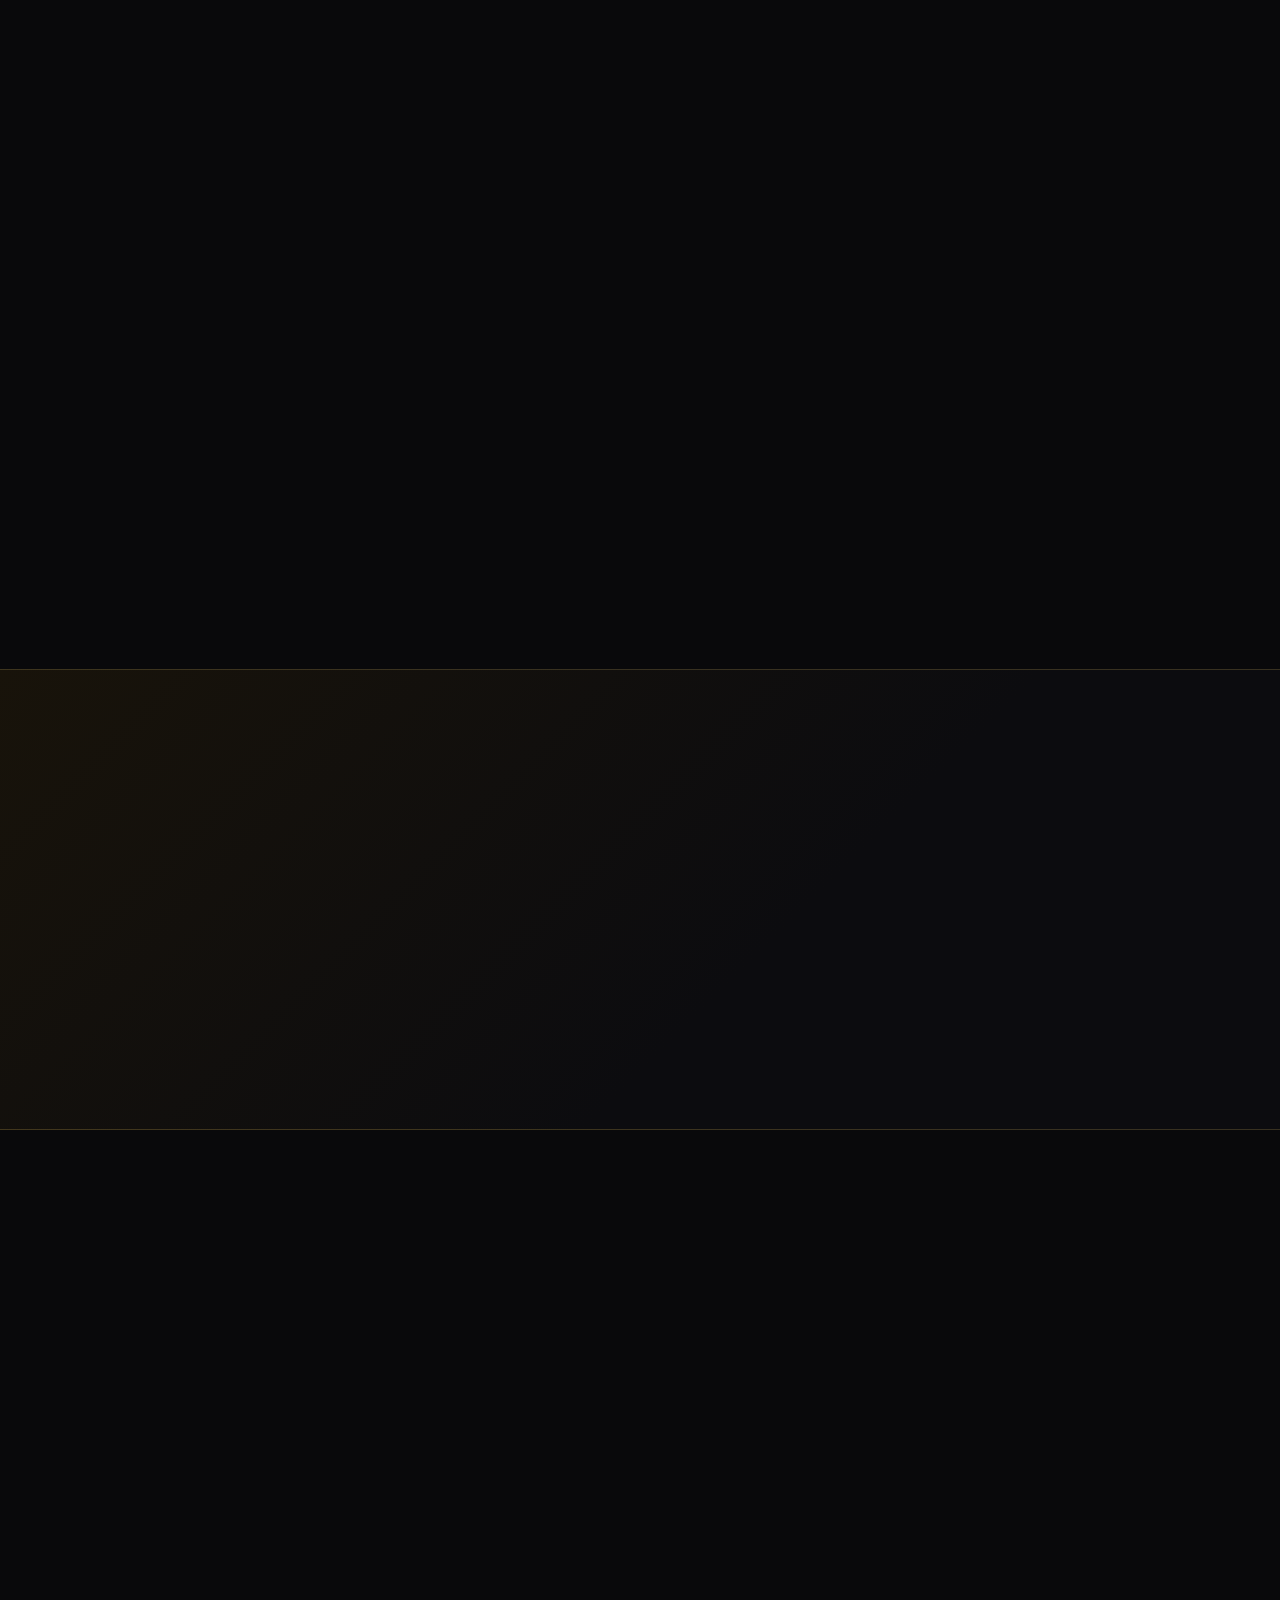
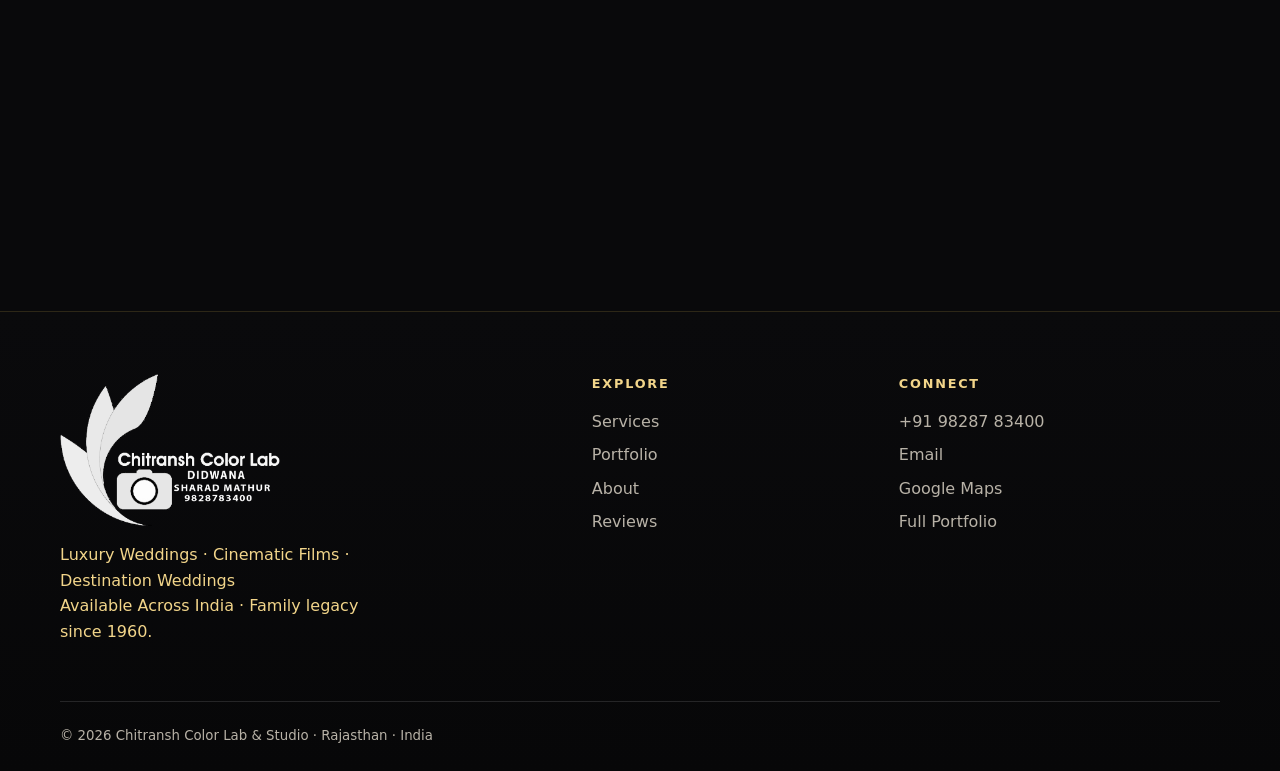
==== commit 2287d42f: "Update Google Analytics ID" ====
--- a/index.html
+++ b/index.html
@@ -3,12 +3,12 @@
 <head>
   <meta charset="utf-8">
   <!-- Google tag (gtag.js) -->
-  <script async src="https://www.googletagmanager.com/gtag/js?id=G-911JMRQEP6"></script>
+  <script async src="https://www.googletagmanager.com/gtag/js?id=G-251PNEQGBX"></script>
   <script>
     window.dataLayer = window.dataLayer || [];
     function gtag(){dataLayer.push(arguments);}
     gtag('js', new Date());
-    gtag('config', 'G-MVKYYGSJYL');
+    gtag('config', 'G-251PNEQGBX');
   </script><!-- Meta Pixel Code -->
 <script>
 !function(f,b,e,v,n,t,s)
